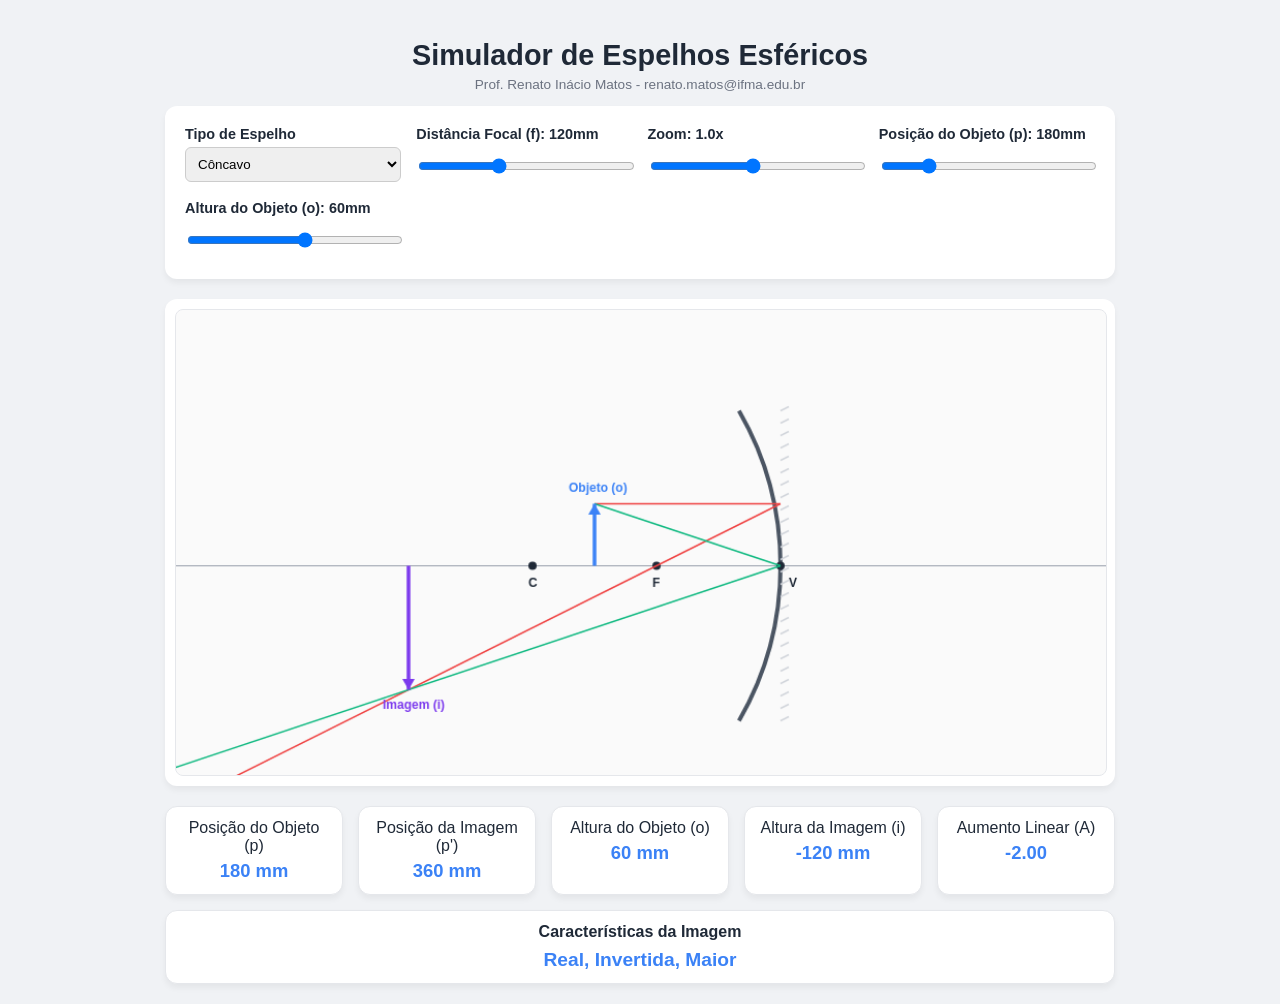
==== index.html @ b4b9e0ba "Update index.html" ====
<!DOCTYPE html>
<html lang="pt-BR">
<head>
    <meta charset="UTF-8">
    <meta name="viewport" content="width=device-width, initial-scale=1.0">
    <title>Espelhos Esféricos - Renato</title>
    <style>
        :root {
            --bg-color: #f0f2f5;
            --card-bg: #ffffff;
            --primary: #3b82f6;
            --text: #1f2937;
        }

        body {
            font-family: 'Segoe UI', Tahoma, Geneva, Verdana, sans-serif;
            background-color: var(--bg-color);
            color: var(--text);
            margin: 0;
            padding: 20px;
            display: flex;
            flex-direction: column;
            align-items: center;
        }

        h1 {
            margin-bottom: 10px;
            font-size: 1.8rem;
        }

        .container {
            display: flex;
            flex-direction: column;
            gap: 20px;
            width: 100%;
            max-width: 950px;
        }

        .controls {
            background: var(--card-bg);
            padding: 20px;
            border-radius: 12px;
            box-shadow: 0 4px 6px rgba(0,0,0,0.05);
            display: grid;
            grid-template-columns: repeat(auto-fit, minmax(180px, 1fr));
            gap: 15px;
        }

        .control-group {
            display: flex;
            flex-direction: column;
            gap: 5px;
        }

        label {
            font-weight: 600;
            font-size: 0.9rem;
        }

        select, input[type="range"] {
            width: 100%;
            padding: 8px;
            border-radius: 6px;
            border: 1px solid #ccc;
            box-sizing: border-box;
        }

        .canvas-container {
            background: var(--card-bg);
            padding: 10px;
            border-radius: 12px;
            box-shadow: 0 4px 6px rgba(0,0,0,0.05);
            position: relative;
            overflow: hidden;
        }

        canvas {
            display: block;
            background: #fafafa;
            border: 1px solid #e5e7eb;
            border-radius: 8px;
            cursor: grab;
            width: 100%;
            height: auto;
        }

        canvas:active {
            cursor: grabbing;
        }

        .stats-grid {
            display: flex;
            flex-direction: column;
            gap: 15px;
        }

        .stats-row-numeric {
            display: grid;
            grid-template-columns: repeat(auto-fit, minmax(120px, 1fr));
            gap: 15px;
            text-align: center;
        }

        .stats-row-text {
            width: 100%;
            text-align: center;
        }

        .stat-box {
            background: var(--card-bg);
            padding: 12px;
            border-radius: 12px;
            box-shadow: 0 4px 6px rgba(0,0,0,0.05);
            border: 1px solid #e5e7eb;
        }

        .stat-value {
            font-size: 1.15rem;
            font-weight: bold;
            color: var(--primary);
            margin-top: 5px;
        }

        .instructions {
            font-size: 0.85rem;
            color: #6b7280;
            text-align: center;
            margin-top: -5px;
        }
    </style>
</head>
<body>

    <h1>Simulador de Espelhos Esféricos</h1>
    <p class="instructions">Prof. Renato Inácio Matos - renato.matos@ifma.edu.br</p>

    <div class="container">
                <div class="controls">
            <div class="control-group">
                <label for="mirrorType">Tipo de Espelho</label>
                <select id="mirrorType">
                    <option value="concave">Côncavo</option>
                    <option value="convex">Convexo</option>
                </select>
            </div>
            <div class="control-group">
                <label for="focalLength">Distância Focal (f): <span id="focalVal">120</span>mm</label>
                <input type="range" id="focalLength" min="50" max="250" value="120">
            </div>
            <div class="control-group">
                <label for="zoomRange">Zoom: <span id="zoomVal">1.0</span>x</label>
                <input type="range" id="zoomRange" min="0.1" max="2.0" step="0.1" value="1.0">
            </div>
            <!-- NOVOS CONTROLES ABAIXO PARA O CELULAR -->
            <div class="control-group">
                <label for="pRange">Posição do Objeto (p): <span id="pRangeVal">180</span>mm</label>
                <input type="range" id="pRange" min="10" max="1000" step="1" value="180">
            </div>
            <div class="control-group">
                <label for="hoRange">Altura do Objeto (o): <span id="hoRangeVal">60</span>mm</label>
                <input type="range" id="hoRange" min="10" max="100" step="1" value="60">
            </div>
        </div>

        <div class="canvas-container">
            <canvas id="opticsCanvas" width="900" height="450"></canvas>
        </div>

        <div class="stats-grid">
            <!-- Linha superior com dados estritamente numéricos -->
            <div class="stats-row-numeric">
                <div class="stat-box">
                    <div>Posição do Objeto (p)</div>
                    <div class="stat-value" id="statP">0 mm</div>
                </div>
                <div class="stat-box">
                    <div>Posição da Imagem (p')</div>
                    <div class="stat-value" id="statPPrime">0 mm</div>
                </div>
                <div class="stat-box">
                    <div>Altura do Objeto (o)</div>
                    <div class="stat-value" id="statHO">0 mm</div>
                </div>
                <div class="stat-box">
                    <div>Altura da Imagem (i)</div>
                    <div class="stat-value" id="statHI">0 mm</div>
                </div>
                <div class="stat-box">
                    <div>Aumento Linear (A)</div>
                    <div class="stat-value" id="statA">0.00</div>
                </div>
            </div>
            <!-- Linha inferior isolada com a classificação teórica -->
            <div class="stats-row-text">
                <div class="stat-box">
                    <strong>Características da Imagem</strong>
                    <div class="stat-value" id="statType" style="font-size: 1.2rem; margin-top: 8px;">-</div>
                </div>
            </div>
        </div>
    </div>
    <script>
        const canvas = document.getElementById('opticsCanvas');
        const ctx = canvas.getContext('2d');

        // Referências dos Elementos da Interface
        const mirrorTypeSelect = document.getElementById('mirrorType');
        const focalLengthInput = document.getElementById('focalLength');
        const focalValLabel = document.getElementById('focalVal');
        const zoomRangeInput = document.getElementById('zoomRange');
        const zoomValLabel = document.getElementById('zoomVal');
        const pRangeInput = document.getElementById('pRange');
        const pRangeValLabel = document.getElementById('pRangeVal');
        const hoRangeInput = document.getElementById('hoRange');
        const hoRangeValLabel = document.getElementById('hoRangeVal');

        const statP = document.getElementById('statP');
        const statPPrime = document.getElementById('statPPrime');
        const statHO = document.getElementById('statHO');
        const statHI = document.getElementById('statHI');
        const statA = document.getElementById('statA');
        const statType = document.getElementById('statType');

        // Posição geométrica fixa do Vértice (V) no Canvas
        const vertexX = canvas.width * 0.65; 
        const originY = canvas.height * 0.55; 

        // Configuração Inicial do Estado conforme limites operacionais solicitados
        let state = {
            mirrorType: 'concave',
            f: 120,               
            p: 180,        // Posição inicial (Limite: 10 a 1000mm)       
            objHeight: 60, // Altura inicial (Limite: 10 a 100mm)       
            zoom: 1.0,     // Limite: 0.1x a 2.0x
            isDragging: false,
            dragTarget: null      
        };

        // Escuta os Controles da Interface
        mirrorTypeSelect.addEventListener('input', (e) => {
            state.mirrorType = e.target.value;
            update();
        });

        focalLengthInput.addEventListener('input', (e) => {
            state.f = parseInt(e.target.value);
            focalValLabel.textContent = state.f;
            update();
        });

        zoomRangeInput.addEventListener('input', (e) => {
            state.zoom = parseFloat(e.target.value);
            zoomValLabel.textContent = state.zoom.toFixed(1);
            update();
        });
        pRangeInput.addEventListener('input', (e) => {
            state.p = parseInt(e.target.value);
            pRangeValLabel.textContent = state.p;
            update();
        });

        hoRangeInput.addEventListener('input', (e) => {
            state.objHeight = parseInt(e.target.value);
            hoRangeValLabel.textContent = state.objHeight;
            update();
        });

        // Transforma as coordenadas do clique levando em conta a escala de Zoom
        function getMousePos(e) {
            const rect = canvas.getBoundingClientRect();
            const scaleX = canvas.width / rect.width;
            const scaleY = canvas.height / rect.height;
            const clientX = e.touches ? e.touches.clientX : e.clientX;
            const clientY = e.touches ? e.touches.clientY : e.clientY;
            
            return {
                x: (clientX - rect.left) * scaleX,
                y: (clientY - rect.top) * scaleY
            };
        }

        // Intercepta e valida clique nas partes manipuláveis do Objeto
        function handleStart(e) {
            const pos = getMousePos(e);
            
            const objX = vertexX - (state.p * state.zoom); 
            const objY = originY - (state.objHeight * state.zoom);

            if (Math.abs(pos.x - objX) < 25) {
                if (Math.abs(pos.y - objY) < 25) {
                    state.isDragging = true;
                    state.dragTarget = 'height';
                } else if (pos.y > Math.min(originY, objY) && pos.y < Math.max(originY, objY)) {
                    state.isDragging = true;
                    state.dragTarget = 'position';
                }
            }
        }

        // Executa o reposicionamento discreto (1 em 1 mm inteiros) respeitando os limites estritos
        function handleMove(e) {
            if (!state.isDragging) return;
            if (e.cancelable) e.preventDefault();
            const pos = getMousePos(e);

            if (state.dragTarget === 'position') {
                let newP = Math.round((vertexX - pos.x) / state.zoom);
                if (newP < 10) newP = 10;     // Restrição: mínimo de 10mm
                if (newP > 1000) newP = 1000; // Restrição: máximo de 1000mm
                state.p = newP;
           } else if (state.dragTarget === 'height') {
    // Calcula a altura bruta baseada no movimento
    let newHeight = Math.round((originY - pos.y) / state.zoom);
    
    // Força o valor a respeitar os limites estritos de 10mm a 100mm, impedindo inversões negativas
    if (newHeight < 10) newHeight = 10;
    if (newHeight > 100) newHeight = 100;
    
    state.objHeight = newHeight;
}
            // Sincroniza a posição dos sliders visuais caso o arrasto manual ocorra
            pRangeInput.value = state.p;
            pRangeValLabel.textContent = state.p;
            hoRangeInput.value = state.objHeight;
            hoRangeValLabel.textContent = state.objHeight;

            update();
        }

        function handleEnd() {
            state.isDragging = false;
            state.dragTarget = null;
        }

        canvas.addEventListener('mousedown', handleStart);
        canvas.addEventListener('mousemove', handleMove);
        window.addEventListener('mouseup', handleEnd);
        canvas.addEventListener('touchstart', handleStart, {passive: false});
        canvas.addEventListener('touchmove', handleMove, {passive: false});
        window.addEventListener('touchend', handleEnd);
        // Renderizador e Motor Analítico Óptico com Correções de Traçado e Notação
        function update() {
            ctx.clearRect(0, 0, canvas.width, canvas.height);
            
            const isConcave = state.mirrorType === 'concave';
            const fSigned = isConcave ? state.f : -state.f;
            const p = state.p; 
            const z = state.zoom; 

            // Aplicação da Equação de Gauss e cálculo da Ampliação
            let pPrime = (p * fSigned) / (p - fSigned);
            let A = -pPrime / p;
            let imgHeight = state.objHeight * A;

            // Determinação espacial dos pontos no Canvas baseada no Zoom
            const fX = isConcave ? vertexX - (state.f * z) : vertexX + (state.f * z);
            const cX = isConcave ? vertexX - (2 * state.f * z) : vertexX + (2 * state.f * z);
            
            const objX = vertexX - (p * z);
            const imgX = pPrime > 0 ? vertexX - (pPrime * z) : vertexX + (Math.abs(pPrime) * z);
            const imgY = originY - (imgHeight * z);

            const isInfinite = Math.abs(p - fSigned) < 0.1;

            // 1. Desenhar o Eixo Óptico Principal
            ctx.strokeStyle = '#9ca3af';
            ctx.lineWidth = 1;
            ctx.beginPath();
            ctx.moveTo(0, originY);
            ctx.lineTo(canvas.width, originY);
            ctx.stroke();

            // Desenhar a curva da superfície esférica refletora
            ctx.strokeStyle = '#4b5563';
            ctx.lineWidth = 4;
            ctx.beginPath();
            
            const baseRadius = 300;
            const arcRadius = baseRadius * z;
            const arcHeight = 150 * z;
            const clampedArcHeight = Math.min(arcHeight, canvas.height * 0.95);
            const arcAngle = Math.asin(clampedArcHeight / arcRadius);

            if (isConcave) {
                ctx.arc(vertexX - arcRadius, originY, arcRadius, -arcAngle, arcAngle, false);
            } else {
                ctx.arc(vertexX + arcRadius, originY, arcRadius, Math.PI - arcAngle, Math.PI + arcAngle, false);
            }
            ctx.stroke();

            // Desenhar as hachuras do lado oposto ao espelho
            ctx.strokeStyle = '#d1d5db';
            ctx.lineWidth = 1.5;
            const limitY = Math.min(150 * z, canvas.height * 0.48);
            for (let y = originY - limitY; y <= originY + limitY; y += 12) {
                ctx.beginPath();
                if (isConcave) {
                    ctx.moveTo(vertexX, y);
                    ctx.lineTo(vertexX + 8, y - 4);
                } else {
                    ctx.moveTo(vertexX, y);
                    ctx.lineTo(vertexX - 8, y - 4);
                }
                ctx.stroke();
            }

            // Marcadores textuais dos pontos focais no eixo X
            ctx.fillStyle = '#1f2937';
            ctx.font = 'bold 12px sans-serif';
            
            ctx.beginPath(); ctx.arc(vertexX, originY, 4, 0, 2 * Math.PI); ctx.fill();
            ctx.fillText("V", vertexX + (isConcave ? 8 : -16), originY + 20);

            ctx.beginPath(); ctx.arc(fX, originY, 4, 0, 2 * Math.PI); ctx.fill();
            ctx.fillText("F", fX - 4, originY + 20);

            ctx.beginPath(); ctx.arc(cX, originY, 4, 0, 2 * Math.PI); ctx.fill();
            ctx.fillText("C", cX - 4, originY + 20);

            // 2. Traçado dos Raios Luminosos e Prolongamentos Tracejados
            ctx.lineWidth = 1.5;
            if (isInfinite) {
                // --- RAIO 1 NO INFINITO (Vermelho) ---
                ctx.strokeStyle = '#ef4444';
                ctx.beginPath();
                ctx.moveTo(objX, originY - (state.objHeight * z));
                ctx.lineTo(vertexX, originY - (state.objHeight * z));
                ctx.stroke();

                // Reflexão na zona real (esquerda do espelho)
                ctx.beginPath();
                ctx.moveTo(vertexX, originY - (state.objHeight * z));
                let dx1 = fX - vertexX;
                let dy1 = state.objHeight * z;
                ctx.lineTo(vertexX + dx1 * 5, originY - (state.objHeight * z) + dy1 * 5);
                ctx.stroke();

                // Prolongamento na zona virtual atrás do espelho (direita) -> TRACEJADO
                ctx.setLineDash([4, 4]);
                ctx.beginPath();
                ctx.moveTo(vertexX, originY - (state.objHeight * z));
                ctx.lineTo(vertexX - dx1 * 5, originY - (state.objHeight * z) - dy1 * 5);
                ctx.stroke();
                ctx.setLineDash([]);

                // --- RAIO 2 NO INFINITO (Verde no Vértice) ---
                ctx.strokeStyle = '#10b981';
                ctx.beginPath();
                ctx.moveTo(objX, originY - (state.objHeight * z));
                ctx.lineTo(vertexX, originY);
                ctx.stroke();

                // Reflexão na zona real
                ctx.beginPath();
                ctx.moveTo(vertexX, originY);
                ctx.lineTo(vertexX + dx1 * 5, originY + dy1 * 5);
                ctx.stroke();

                // Prolongamento na zona virtual -> TRACEJADO
                ctx.setLineDash([4, 4]);
                ctx.beginPath();
                ctx.moveTo(vertexX, originY);
                ctx.lineTo(vertexX - dx1 * 5, originY - dy1 * 5);
                ctx.stroke();
                ctx.setLineDash([]);

            } else {
                // --- COMPORTAMENTO GAUSSIANO CONVENCIONAL ---
                // Raio Paralelo -> Foco
                ctx.strokeStyle = '#ef4444';
                ctx.beginPath();
                ctx.moveTo(objX, originY - (state.objHeight * z));
                ctx.lineTo(vertexX, originY - (state.objHeight * z));
                ctx.stroke();

                ctx.beginPath();
                ctx.moveTo(vertexX, originY - (state.objHeight * z));
                if (isConcave) {
                    let t = canvas.width / Math.max(0.1, Math.abs(vertexX - fX));
                    ctx.lineTo(vertexX - (vertexX - fX) * t, (originY - (state.objHeight * z)) + (state.objHeight * z) * t);
                    ctx.stroke();

                    if (pPrime < 0) { 
                        ctx.setLineDash([4, 4]);
                        ctx.beginPath();
                        ctx.moveTo(vertexX, originY - (state.objHeight * z));
                        ctx.lineTo(imgX, imgY);
                        ctx.stroke();
                        ctx.setLineDash([]);
                    }
                } else { 
                    let t = canvas.width / Math.max(0.1, Math.abs(vertexX - fX));
                    ctx.lineTo(vertexX - (vertexX - fX) * t, (originY - (state.objHeight * z)) + (state.objHeight * z) * t);
                    ctx.stroke();

                    ctx.setLineDash([4, 4]);
                    ctx.beginPath();
                    ctx.moveTo(vertexX, originY - (state.objHeight * z));
                    ctx.lineTo(fX, originY);
                    ctx.stroke();
                    ctx.setLineDash([]);
                }

                // Raio Vértice -> Reflexão Simétrica
                ctx.strokeStyle = '#10b981';
                ctx.beginPath();
                ctx.moveTo(objX, originY - (state.objHeight * z));
                ctx.lineTo(vertexX, originY);
                ctx.stroke();

                ctx.beginPath();
                ctx.moveTo(vertexX, originY);
                ctx.lineTo(vertexX - (vertexX - objX) * 4, originY + (state.objHeight * z) * 4);
                ctx.stroke();

                if (pPrime < 0 || !isConcave) {
                    ctx.setLineDash([4, 4]);
                    ctx.beginPath();
                    ctx.moveTo(vertexX, originY);
                    ctx.lineTo(imgX, imgY);
                    ctx.stroke();
                    ctx.setLineDash([]);
                }
            }

            // 3. Desenhar Objeto (Seta Azul)
            drawArrow(objX, originY, objX, originY - (state.objHeight * z), '#3b82f6', 3.5);
            ctx.fillStyle = '#3b82f6';
            ctx.fillText("Objeto (o)", objX - 25, originY - (state.objHeight * z) - 12);

            // 4. Alimentação Numérica e Classificação Didática dos Dados
            statP.textContent = `${Math.round(p)} mm`;
            statHO.textContent = `${Math.round(state.objHeight)} mm`;

            if (isInfinite) {
                ctx.fillStyle = '#7c3aed';
                ctx.font = 'bold 15px sans-serif';
                ctx.fillText("Imagem Imprópria (No Infinito)", canvas.width * 0.1, 50);
                
                statPPrime.textContent = "∞";
                statHI.textContent = "∞";
                statA.textContent = "∞";
                statType.textContent = "Imprópria";
            } else {
                if (imgX >= 0 && imgX <= canvas.width && Math.abs(imgY) < canvas.height * 5) {
                    drawArrow(imgX, originY, imgX, imgY, '#7c3aed', 3.5);
                    ctx.fillStyle = '#7c3aed';
                    ctx.fillText("Imagem (i)", imgX - 25, imgY + (imgHeight >= 0 ? -12 : 18));
                }

                statPPrime.textContent = `${Math.round(pPrime)} mm`;
                statHI.textContent = `${Math.round(imgHeight)} mm`;
                statA.textContent = A.toFixed(2);

                let tipo = "";
                tipo += pPrime > 0 ? "Real, " : "Virtual, ";
                tipo += imgHeight * state.objHeight > 0 ? "Direta, " : "Invertida, ";
                
                const absA = Math.abs(A);
                if (absA > 1.02) tipo += "Maior";
                else if (absA < 0.98) tipo += "Menor";
                else tipo += "De mesmo tamanho";

                statType.textContent = tipo;
            }
        }

        // Função geométrica para construção estruturada de setas vetoriais
        function drawArrow(fromx, fromy, tox, toy, color, linewidth) {
            ctx.strokeStyle = color;
            ctx.fillStyle = color;
            ctx.lineWidth = linewidth;
            
            ctx.beginPath();
            ctx.moveTo(fromx, fromy);
            ctx.lineTo(tox, toy);
            ctx.stroke();
            
            const angle = Math.atan2(toy - fromy, tox - fromx);
            const headLength = 12;
            
            ctx.beginPath();
            ctx.moveTo(tox, toy);
            ctx.lineTo(tox - headLength * Math.cos(angle - Math.PI / 6), toy - headLength * Math.sin(angle - Math.PI / 6));
            ctx.lineTo(tox - headLength * Math.cos(angle + Math.PI / 6), toy - headLength * Math.sin(angle + Math.PI / 6));
            ctx.closePath();
            ctx.fill();
        }

        update();
    </script>
</body>
</html>
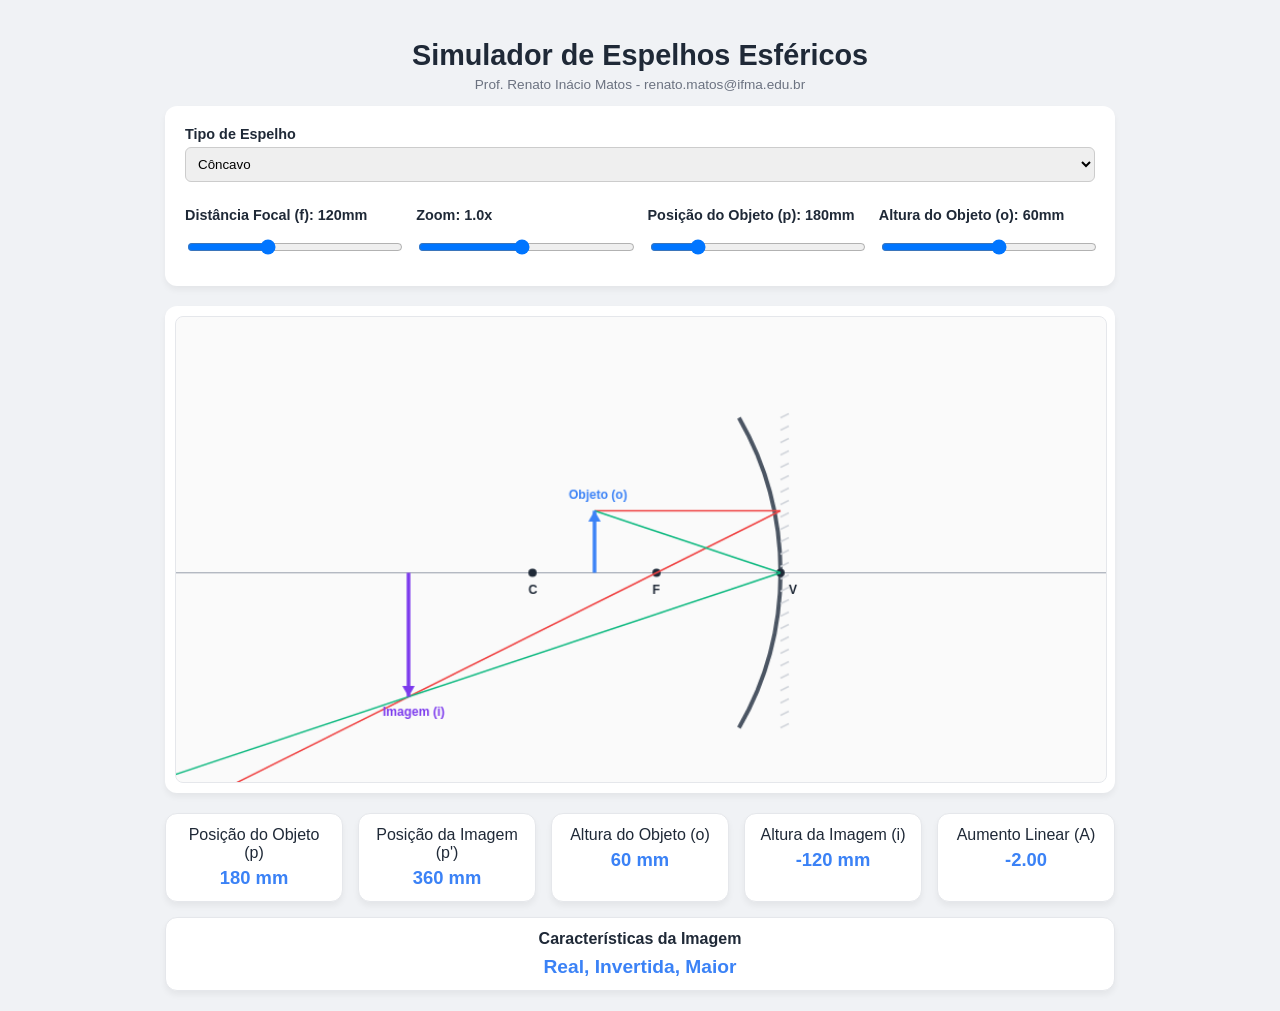
==== commit 3957ed67: "Style first child of control group with margin Add margin to the first child of control group." ====
--- a/index.html
+++ b/index.html
@@ -5,6 +5,11 @@
     <meta name="viewport" content="width=device-width, initial-scale=1.0">
     <title>Espelhos Esféricos - Renato</title>
     <style>
+        .control-group:first-child {
+    grid-column: 1 / -1;
+    margin-bottom: 10px; /* Adiciona um espaço extra abaixo dele */
+}
+
         :root {
             --bg-color: #f0f2f5;
             --card-bg: #ffffff;
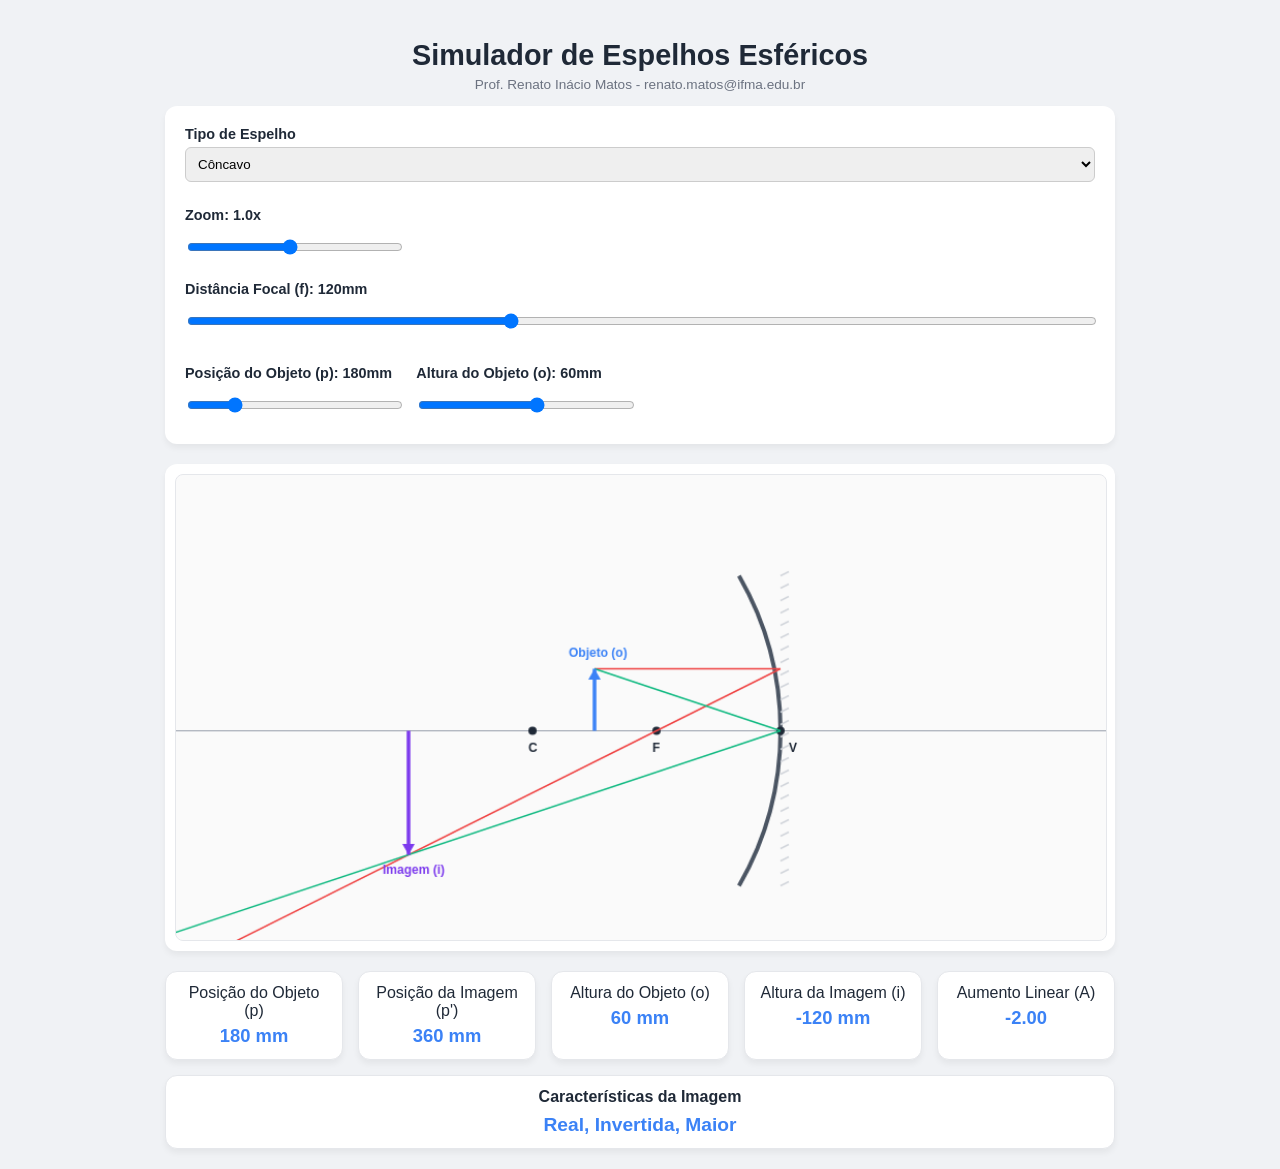
==== commit 7f8cc576: "Update index.html" ====
--- a/index.html
+++ b/index.html
@@ -140,32 +140,39 @@
     <p class="instructions">Prof. Renato Inácio Matos - renato.matos@ifma.edu.br</p>
 
     <div class="container">
-                <div class="controls">
-            <div class="control-group">
-                <label for="mirrorType">Tipo de Espelho</label>
-                <select id="mirrorType">
-                    <option value="concave">Côncavo</option>
-                    <option value="convex">Convexo</option>
-                </select>
+                        <div class="controls" style="display: flex; flex-direction: column; gap: 15px;">
+            <!-- LINHA DE CIMA: Tipo de Espelho e Zoom dividindo o espaço -->
+            <div style="display: grid; grid-template-columns: repeat(auto-fit, minmax(180px, 1fr)); gap: 15px; width: 100%;">
+                <div class="control-group">
+                    <label for="mirrorType">Tipo de Espelho</label>
+                    <select id="mirrorType">
+                        <option value="concave">Côncavo</option>
+                        <option value="convex">Convexo</option>
+                    </select>
+                </div>
+                <div class="control-group">
+                    <label for="zoomRange">Zoom: <span id="zoomVal">1.0</span>x</label>
+                    <input type="range" id="zoomRange" min="0.1" max="2.0" step="0.1" value="1.0">
+                </div>
             </div>
-            <div class="control-group">
-                <label for="focalLength">Distância Focal (f): <span id="focalVal">120</span>mm</label>
-                <input type="range" id="focalLength" min="50" max="250" value="120">
-            </div>
-            <div class="control-group">
-                <label for="zoomRange">Zoom: <span id="zoomVal">1.0</span>x</label>
-                <input type="range" id="zoomRange" min="0.1" max="2.0" step="0.1" value="1.0">
-            </div>
-            <!-- NOVOS CONTROLES ABAIXO PARA O CELULAR -->
-            <div class="control-group">
-                <label for="pRange">Posição do Objeto (p): <span id="pRangeVal">180</span>mm</label>
-                <input type="range" id="pRange" min="10" max="1000" step="1" value="180">
-            </div>
-            <div class="control-group">
-                <label for="hoRange">Altura do Objeto (o): <span id="hoRangeVal">60</span>mm</label>
-                <input type="range" id="hoRange" min="10" max="100" step="1" value="60">
+
+            <!-- LINHA DE BAIXO: Demais controles do objeto e foco -->
+            <div style="display: grid; grid-template-columns: repeat(auto-fit, minmax(180px, 1fr)); gap: 15px; width: 100%;">
+                <div class="control-group">
+                    <label for="focalLength">Distância Focal (f): <span id="focalVal">120</span>mm</label>
+                    <input type="range" id="focalLength" min="50" max="250" value="120">
+                </div>
+                <div class="control-group">
+                    <label for="pRange">Posição do Objeto (p): <span id="pRangeVal">180</span>mm</label>
+                    <input type="range" id="pRange" min="10" max="1000" step="1" value="180">
+                </div>
+                <div class="control-group">
+                    <label for="hoRange">Altura do Objeto (o): <span id="hoRangeVal">60</span>mm</label>
+                    <input type="range" id="hoRange" min="10" max="100" step="1" value="60">
+                </div>
             </div>
         </div>
+
 
         <div class="canvas-container">
             <canvas id="opticsCanvas" width="900" height="450"></canvas>
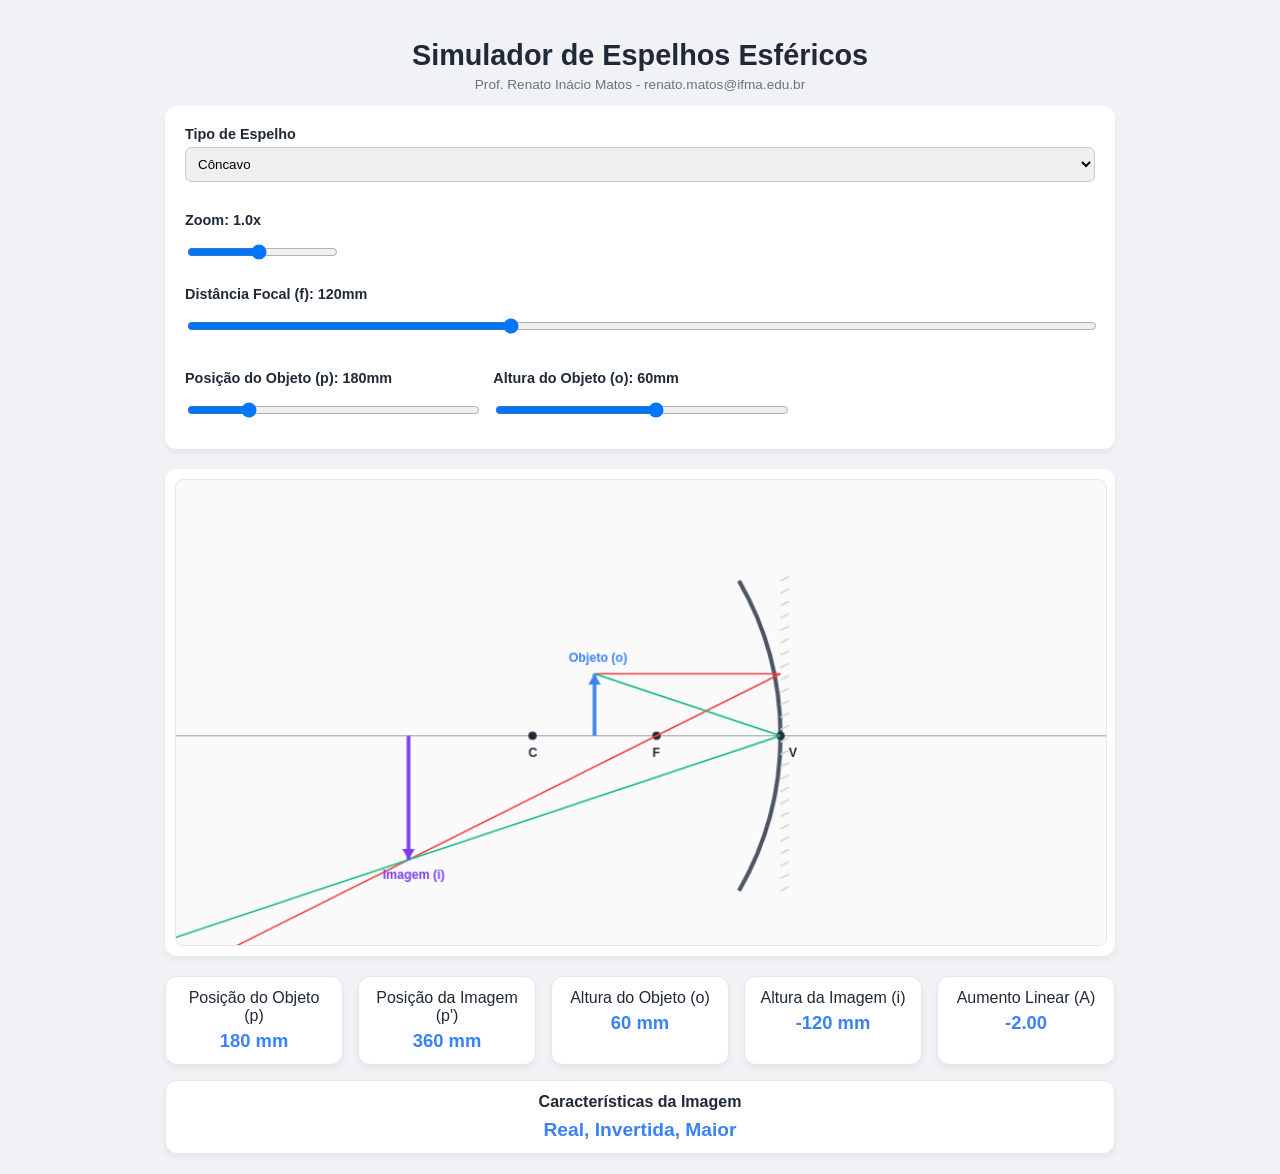
==== commit d6f9cec5: "Update index.html" ====
--- a/index.html
+++ b/index.html
@@ -140,10 +140,10 @@
     <p class="instructions">Prof. Renato Inácio Matos - renato.matos@ifma.edu.br</p>
 
     <div class="container">
-                        <div class="controls" style="display: flex; flex-direction: column; gap: 15px;">
-            <!-- LINHA DE CIMA: Tipo de Espelho e Zoom dividindo o espaço -->
-            <div style="display: grid; grid-template-columns: repeat(auto-fit, minmax(180px, 1fr)); gap: 15px; width: 100%;">
-                <div class="control-group">
+                                <div class="controls" style="display: flex; flex-direction: column; gap: 15px;">
+            <!-- LINHA 1: Espelho com tamanho justo e Zoom ocupando todo o resto -->
+            <div style="display: grid; grid-template-columns: auto 1fr; gap: 20px; width: 100%; align-items: end;">
+                <div class="control-group" style="min-width: 150px;">
                     <label for="mirrorType">Tipo de Espelho</label>
                     <select id="mirrorType">
                         <option value="concave">Côncavo</option>
@@ -156,8 +156,8 @@
                 </div>
             </div>
 
-            <!-- LINHA DE BAIXO: Demais controles do objeto e foco -->
-            <div style="display: grid; grid-template-columns: repeat(auto-fit, minmax(180px, 1fr)); gap: 15px; width: 100%;">
+            <!-- LINHA 2: Os outros 3 controles divididos igualmente -->
+            <div style="display: grid; grid-template-columns: repeat(3, 1fr); gap: 15px; width: 100%;">
                 <div class="control-group">
                     <label for="focalLength">Distância Focal (f): <span id="focalVal">120</span>mm</label>
                     <input type="range" id="focalLength" min="50" max="250" value="120">
@@ -172,6 +172,7 @@
                 </div>
             </div>
         </div>
+
 
 
         <div class="canvas-container">
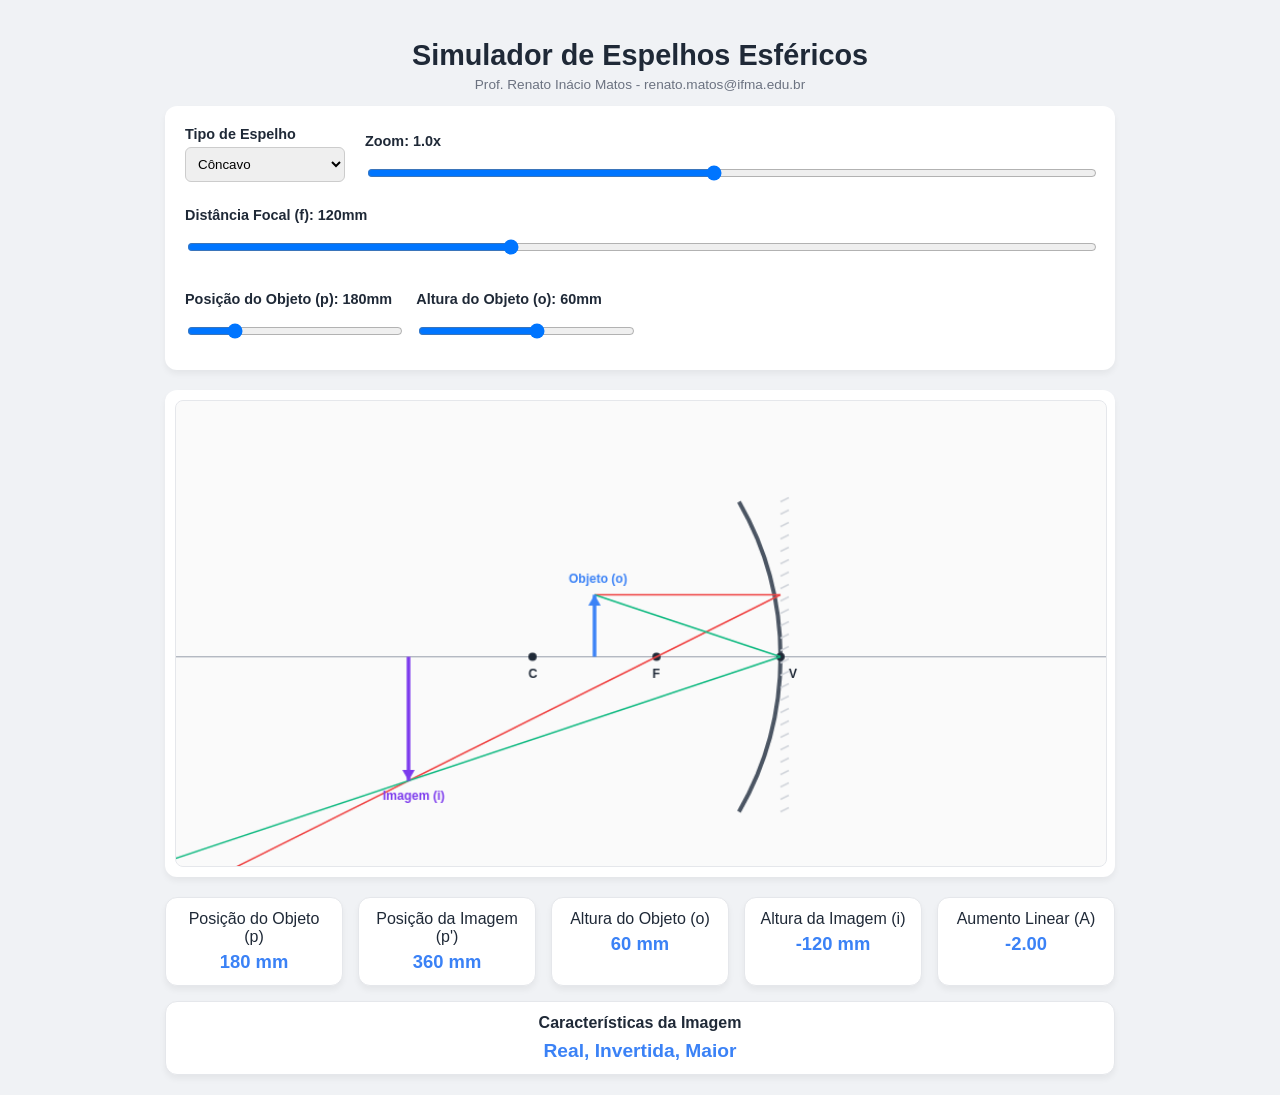
==== commit 0ccdcb53: "Update index.html" ====
--- a/index.html
+++ b/index.html
@@ -140,24 +140,26 @@
     <p class="instructions">Prof. Renato Inácio Matos - renato.matos@ifma.edu.br</p>
 
     <div class="container">
-                                <div class="controls" style="display: flex; flex-direction: column; gap: 15px;">
-            <!-- LINHA 1: Espelho com tamanho justo e Zoom ocupando todo o resto -->
-            <div style="display: grid; grid-template-columns: auto 1fr; gap: 20px; width: 100%; align-items: end;">
-                <div class="control-group" style="min-width: 150px;">
+                                
+        
+                <div class="controls" style="display: flex; flex-direction: column; gap: 15px; background: var(--card-bg); padding: 20px; border-radius: 12px; box-shadow: 0 4px 6px rgba(0,0,0,0.05);">
+            <!-- LINHA 1: Tipo de Espelho ajustado ao conteúdo e Zoom expandido ao máximo -->
+            <div style="display: flex; gap: 20px; width: 100%; align-items: flex-end; flex-wrap: wrap;">
+                <div class="control-group" style="flex: 0 1 auto; min-width: 160px;">
                     <label for="mirrorType">Tipo de Espelho</label>
                     <select id="mirrorType">
                         <option value="concave">Côncavo</option>
                         <option value="convex">Convexo</option>
                     </select>
                 </div>
-                <div class="control-group">
+                <div class="control-group" style="flex: 1 1 0%;">
                     <label for="zoomRange">Zoom: <span id="zoomVal">1.0</span>x</label>
                     <input type="range" id="zoomRange" min="0.1" max="2.0" step="0.1" value="1.0">
                 </div>
             </div>
 
-            <!-- LINHA 2: Os outros 3 controles divididos igualmente -->
-            <div style="display: grid; grid-template-columns: repeat(3, 1fr); gap: 15px; width: 100%;">
+            <!-- LINHA 2: Os outros 3 controles divididos de forma 100% igualitária na horizontal -->
+            <div style="display: grid; grid-template-columns: repeat(auto-fit, minmax(200px, 1fr)); gap: 15px; width: 100%;">
                 <div class="control-group">
                     <label for="focalLength">Distância Focal (f): <span id="focalVal">120</span>mm</label>
                     <input type="range" id="focalLength" min="50" max="250" value="120">
@@ -172,7 +174,6 @@
                 </div>
             </div>
         </div>
-
 
 
         <div class="canvas-container">
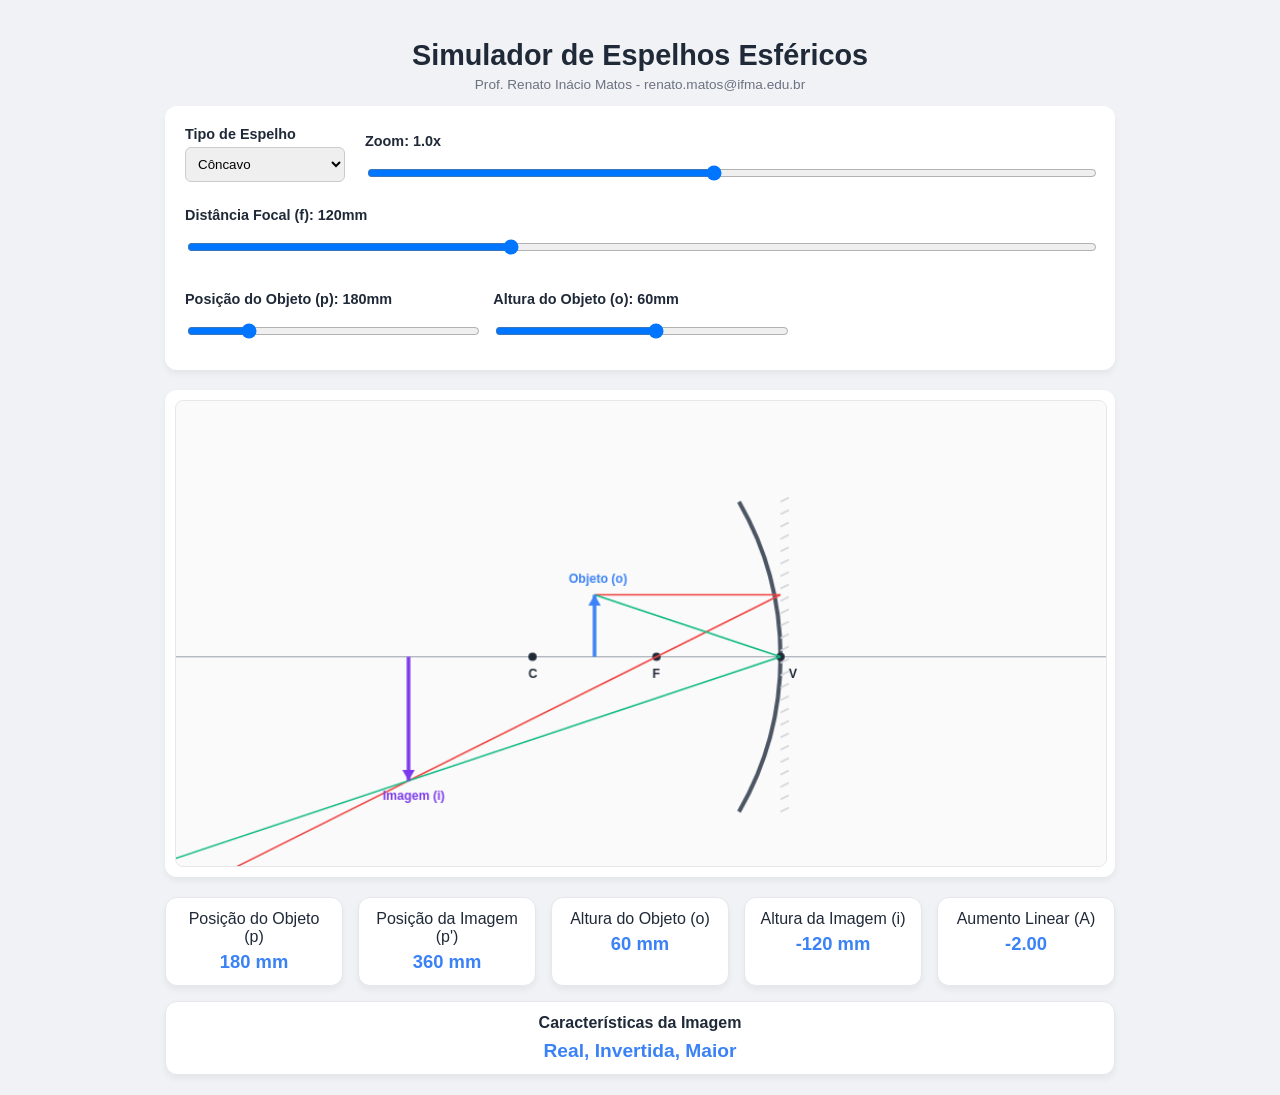
==== commit 772579da: "Refactor control group layout in index.html" ====
--- a/index.html
+++ b/index.html
@@ -158,21 +158,22 @@
                 </div>
             </div>
 
-            <!-- LINHA 2: Os outros 3 controles divididos de forma 100% igualitária na horizontal -->
-            <div style="display: grid; grid-template-columns: repeat(auto-fit, minmax(200px, 1fr)); gap: 15px; width: 100%;">
-                <div class="control-group">
+                      <!-- LINHA 2: Os outros 3 controles divididos de forma 100% igualitária na horizontal -->
+            <div style="display: grid; grid-template-columns: 1fr 1fr 1fr; gap: 15px; width: 100%;">
+                <div class="control-group" style="display: flex; flex-direction: column;">
                     <label for="focalLength">Distância Focal (f): <span id="focalVal">120</span>mm</label>
                     <input type="range" id="focalLength" min="50" max="250" value="120">
                 </div>
-                <div class="control-group">
+                <div class="control-group" style="display: flex; flex-direction: column;">
                     <label for="pRange">Posição do Objeto (p): <span id="pRangeVal">180</span>mm</label>
                     <input type="range" id="pRange" min="10" max="1000" step="1" value="180">
                 </div>
-                <div class="control-group">
+                <div class="control-group" style="display: flex; flex-direction: column;">
                     <label for="hoRange">Altura do Objeto (o): <span id="hoRangeVal">60</span>mm</label>
                     <input type="range" id="hoRange" min="10" max="100" step="1" value="60">
                 </div>
             </div>
+
         </div>
 
 
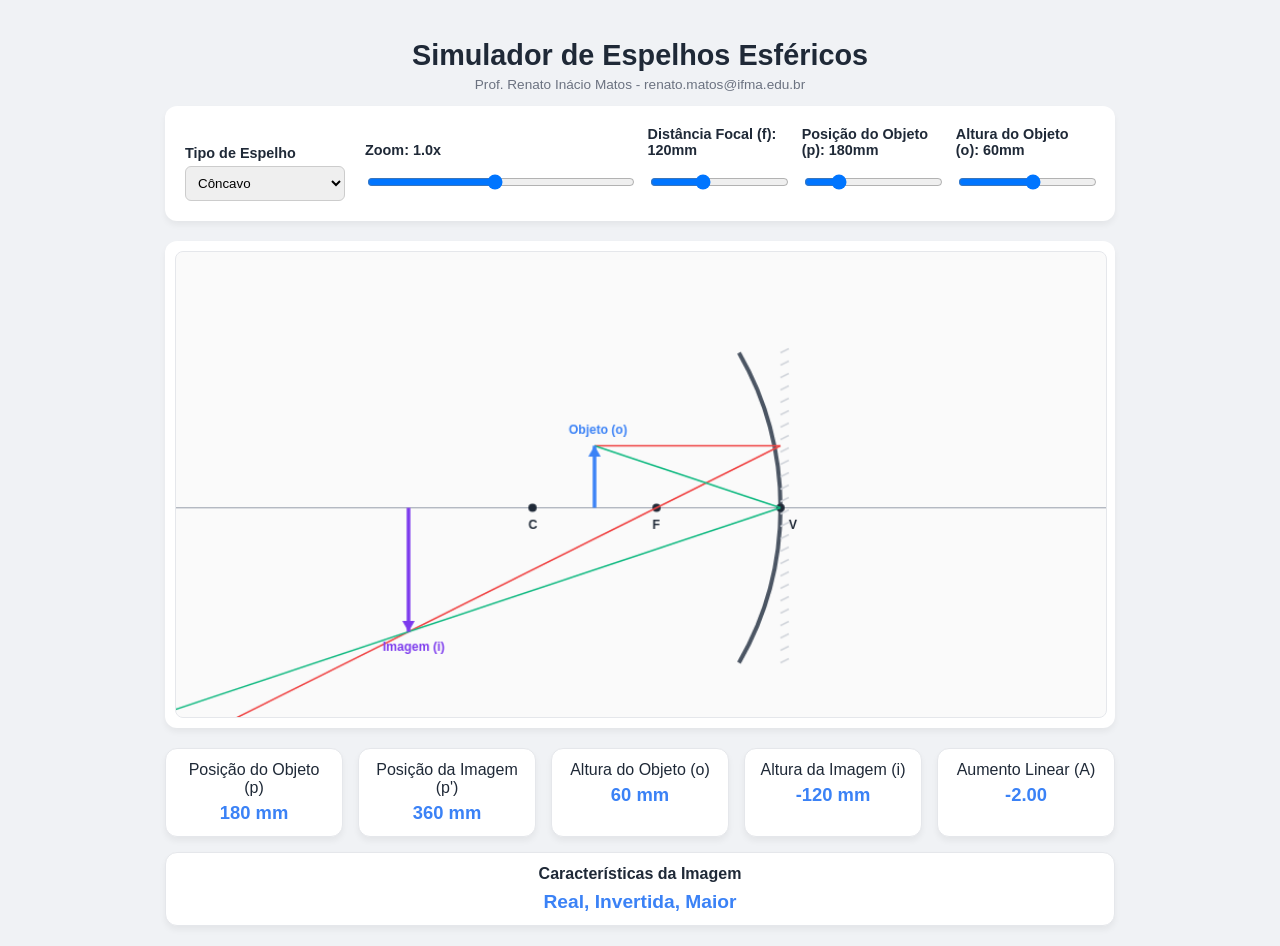
==== commit ba5af81d: "Update controls styling and layout in index.html Refactored controls section for better styling and " ====
--- a/index.html
+++ b/index.html
@@ -5,10 +5,17 @@
     <meta name="viewport" content="width=device-width, initial-scale=1.0">
     <title>Espelhos Esféricos - Renato</title>
     <style>
-        .control-group:first-child {
-    grid-column: 1 / -1;
-    margin-bottom: 10px; /* Adiciona um espaço extra abaixo dele */
+      
+        .controls {
+    background: var(--card-bg);
+    padding: 20px;
+    border-radius: 12px;
+    box-shadow: 0 4px 6px rgba(0,0,0,0.05);
+    display: flex;
+    flex-direction: column;
+    gap: 15px;
 }
+
 
         :root {
             --bg-color: #f0f2f5;
@@ -141,10 +148,9 @@
 
     <div class="container">
                                 
-        
-                <div class="controls" style="display: flex; flex-direction: column; gap: 15px; background: var(--card-bg); padding: 20px; border-radius: 12px; box-shadow: 0 4px 6px rgba(0,0,0,0.05);">
+                <div class="controls">
             <!-- LINHA 1: Tipo de Espelho ajustado ao conteúdo e Zoom expandido ao máximo -->
-            <div style="display: flex; gap: 20px; width: 100%; align-items: flex-end; flex-wrap: wrap;">
+            <div style="display: flex; gap: 20px; width: 100%; align-items: flex-end;">
                 <div class="control-group" style="flex: 0 1 auto; min-width: 160px;">
                     <label for="mirrorType">Tipo de Espelho</label>
                     <select id="mirrorType">
@@ -158,7 +164,7 @@
                 </div>
             </div>
 
-                      <!-- LINHA 2: Os outros 3 controles divididos de forma 100% igualitária na horizontal -->
+            <!-- LINHA 2: Os outros 3 controles divididos de forma 100% igualitária na horizontal -->
             <div style="display: grid; grid-template-columns: 1fr 1fr 1fr; gap: 15px; width: 100%;">
                 <div class="control-group" style="display: flex; flex-direction: column;">
                     <label for="focalLength">Distância Focal (f): <span id="focalVal">120</span>mm</label>
@@ -173,7 +179,6 @@
                     <input type="range" id="hoRange" min="10" max="100" step="1" value="60">
                 </div>
             </div>
-
         </div>
 
 
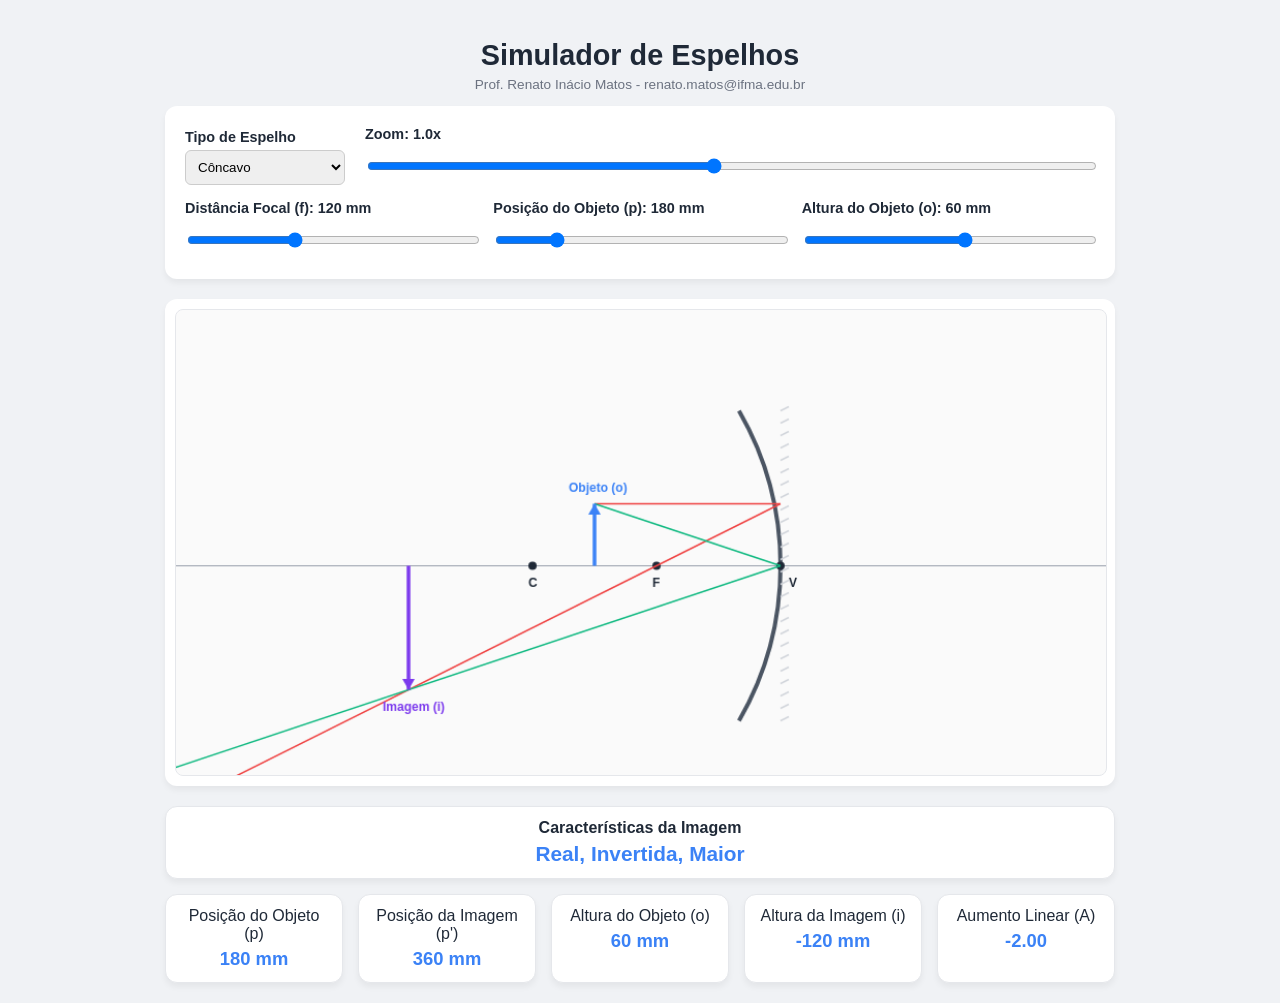
==== commit 616b46ab: "Update print statement from 'Hello' to 'Goodbye'" ====
--- a/index.html
+++ b/index.html
@@ -1,614 +1,323 @@
 <!DOCTYPE html>
 <html lang="pt-BR">
 <head>
-    <meta charset="UTF-8">
-    <meta name="viewport" content="width=device-width, initial-scale=1.0">
-    <title>Espelhos Esféricos - Renato</title>
-    <style>
-      
-        .controls {
-    background: var(--card-bg);
-    padding: 20px;
-    border-radius: 12px;
-    box-shadow: 0 4px 6px rgba(0,0,0,0.05);
-    display: flex;
-    flex-direction: column;
-    gap: 15px;
-}
-
-
-        :root {
-            --bg-color: #f0f2f5;
-            --card-bg: #ffffff;
-            --primary: #3b82f6;
-            --text: #1f2937;
-        }
-
-        body {
-            font-family: 'Segoe UI', Tahoma, Geneva, Verdana, sans-serif;
-            background-color: var(--bg-color);
-            color: var(--text);
-            margin: 0;
-            padding: 20px;
-            display: flex;
-            flex-direction: column;
-            align-items: center;
-        }
-
-        h1 {
-            margin-bottom: 10px;
-            font-size: 1.8rem;
-        }
-
-        .container {
-            display: flex;
-            flex-direction: column;
-            gap: 20px;
-            width: 100%;
-            max-width: 950px;
-        }
-
-        .controls {
-            background: var(--card-bg);
-            padding: 20px;
-            border-radius: 12px;
-            box-shadow: 0 4px 6px rgba(0,0,0,0.05);
-            display: grid;
-            grid-template-columns: repeat(auto-fit, minmax(180px, 1fr));
-            gap: 15px;
-        }
-
-        .control-group {
-            display: flex;
-            flex-direction: column;
-            gap: 5px;
-        }
-
-        label {
-            font-weight: 600;
-            font-size: 0.9rem;
-        }
-
-        select, input[type="range"] {
-            width: 100%;
-            padding: 8px;
-            border-radius: 6px;
-            border: 1px solid #ccc;
-            box-sizing: border-box;
-        }
-
-        .canvas-container {
-            background: var(--card-bg);
-            padding: 10px;
-            border-radius: 12px;
-            box-shadow: 0 4px 6px rgba(0,0,0,0.05);
-            position: relative;
-            overflow: hidden;
-        }
-
-        canvas {
-            display: block;
-            background: #fafafa;
-            border: 1px solid #e5e7eb;
-            border-radius: 8px;
-            cursor: grab;
-            width: 100%;
-            height: auto;
-        }
-
-        canvas:active {
-            cursor: grabbing;
-        }
-
-        .stats-grid {
-            display: flex;
-            flex-direction: column;
-            gap: 15px;
-        }
-
-        .stats-row-numeric {
-            display: grid;
-            grid-template-columns: repeat(auto-fit, minmax(120px, 1fr));
-            gap: 15px;
-            text-align: center;
-        }
-
-        .stats-row-text {
-            width: 100%;
-            text-align: center;
-        }
-
-        .stat-box {
-            background: var(--card-bg);
-            padding: 12px;
-            border-radius: 12px;
-            box-shadow: 0 4px 6px rgba(0,0,0,0.05);
-            border: 1px solid #e5e7eb;
-        }
-
-        .stat-value {
-            font-size: 1.15rem;
-            font-weight: bold;
-            color: var(--primary);
-            margin-top: 5px;
-        }
-
-        .instructions {
-            font-size: 0.85rem;
-            color: #6b7280;
-            text-align: center;
-            margin-top: -5px;
-        }
-    </style>
+ <meta charset="UTF-8">
+ <meta name="viewport" content="width=device-width, initial-scale=1.0">
+ <title>Espelhos - Renato</title>
+ <style>
+ :root {
+ --bg-color: #f0f2f5;
+ --card-bg: #ffffff;
+ --primary: #3b82f6;
+ --text: #1f2937;
+ }
+ body {
+ font-family: 'Segoe UI', Tahoma, Geneva, Verdana, sans-serif;
+ background-color: var(--bg-color);
+ color: var(--text);
+ margin: 0;
+ padding: 20px;
+ display: flex;
+ flex-direction: column;
+ align-items: center;
+ }
+ h1 {
+ margin-bottom: 10px;
+ font-size: 1.8rem;
+ }
+ .container {
+ display: flex;
+ flex-direction: column;
+ gap: 20px;
+ width: 100%;
+ max-width: 950px;
+ }
+ .controls {
+ background: var(--card-bg);
+ padding: 20px;
+ border-radius: 12px;
+ box-shadow: 0 4px 6px rgba(0,0,0,0.05);
+ display: flex;
+ flex-direction: column;
+ gap: 15px;
+ }
+ .control-group {
+ display: flex;
+ flex-direction: column;
+ gap: 5px;
+ }
+ label {
+ font-weight: 600;
+ font-size: 0.9rem;
+ }
+ select, input[type="range"] {
+ width: 100%;
+ padding: 8px;
+ border-radius: 6px;
+ border: 1px solid #ccc;
+ box-sizing: border-box;
+ }
+ .canvas-container {
+ background: var(--card-bg);
+ padding: 10px;
+ border-radius: 12px;
+ box-shadow: 0 4px 6px rgba(0,0,0,0.05);
+ position: relative;
+ overflow: hidden;
+ }
+ canvas {
+ display: block;
+ background: #fafafa;
+ border: 1px solid #e5e7eb;
+ border-radius: 8px;
+ cursor: grab;
+ width: 100%;
+ height: auto;
+ }
+ canvas:active {
+ cursor: grabbing;
+ }
+ .stats-grid {
+ display: flex;
+ flex-direction: column;
+ gap: 15px;
+ }
+ .stats-row-numeric {
+ display: grid;
+ grid-template-columns: repeat(auto-fit, minmax(120px, 1fr));
+ gap: 15px;
+ text-align: center;
+ }
+ .stats-row-text {
+ width: 100%;
+ text-align: center;
+ }
+ .stat-box {
+ background: var(--card-bg);
+ padding: 12px;
+ border-radius: 12px;
+ box-shadow: 0 4px 6px rgba(0,0,0,0.05);
+ border: 1px solid #e5e7eb;
+ }
+ .stat-value {
+ font-size: 1.15rem;
+ font-weight: bold;
+ color: var(--primary);
+ margin-top: 5px;
+ }
+ .instructions {
+ font-size: 0.85rem;
+ color: #6b7280;
+ text-align: center;
+ margin-top: -5px;
+ }
+ </style>
 </head>
 <body>
+ <h1>Simulador de Espelhos</h1>
+ <p class="instructions">Prof. Renato Inácio Matos - renato.matos@ifma.edu.br</p>
+ <div class="container">
+ <div class="controls">
+ <div style="display: flex; gap: 20px; width: 100%; align-items: flex-end;">
+ <div class="control-group" style="flex: 0 1 auto; min-width: 160px;">
+ <label for="mirrorType">Tipo de Espelho</label>
+ <select id="mirrorType">
+ <option value="concave">Côncavo</option>
+ <option value="convex">Convexo</option>
+ <option value="plane">Plano</option>
+ </select>
+ </div>
+ <div class="control-group" style="flex: 1 1 0%;">
+ <label for="zoomRange">Zoom: <span id="zoomVal">1.0</span>x</label>
+ <input type="range" id="zoomRange" min="0.1" max="2.0" step="0.1" value="1.0">
+ </div>
+ </div>
+ <div style="display: grid; grid-template-columns: 1fr 1fr 1fr; gap: 15px; width: 100%;">
+ <div class="control-group" id="focalControl">
+ <label for="focalLength">Distância Focal (f): <span id="focalVal">120</span> mm</label>
+ <input type="range" id="focalLength" min="50" max="250" value="120">
+ </div>
+ <div class="control-group">
+ <label for="pRange">Posição do Objeto (p): <span id="pRangeVal">180</span> mm</label>
+ <input type="range" id="pRange" min="10" max="1000" step="1" value="180">
+ </div>
+ <div class="control-group">
+ <label for="hoRange">Altura do Objeto (o): <span id="hoRangeVal">60</span> mm</label>
+ <input type="range" id="hoRange" min="10" max="100" step="1" value="60">
+ </div>
+ </div>
+ </div>
+ <div class="canvas-container">
+ <canvas id="opticsCanvas" width="900" height="450"></canvas>
+ </div>
+ <div class="stats-grid">
+ <div class="stats-row-text">
+ <div class="stat-box">
+ <strong>Características da Imagem</strong>
+ <div class="stat-value" id="statType" style="font-size: 1.3rem; margin-top: 5px;">-</div>
+ </div>
+ </div>
+ <div class="stats-row-numeric">
+ <div class="stat-box"><div>Posição do Objeto (p)</div><div class="stat-value" id="statP">0 mm</div></div>
+ <div class="stat-box"><div>Posição da Imagem (p')</div><div class="stat-value" id="statPPrime">0 mm</div></div>
+ <div class="stat-box"><div>Altura do Objeto (o)</div><div class="stat-value" id="statHO">0 mm</div></div>
+ <div class="stat-box"><div>Altura da Imagem (i)</div><div class="stat-value" id="statHI">0 mm</div></div>
+ <div class="stat-box"><div>Aumento Linear (A)</div><div class="stat-value" id="statA">0.00</div></div>
+ </div>
+ </div>
+ </div>
+ <script>
+ const canvas = document.getElementById('opticsCanvas');
+ const ctx = canvas.getContext('2d');
+ const mirrorTypeSelect = document.getElementById('mirrorType');
+ const focalLengthInput = document.getElementById('focalLength');
+ const focalValLabel = document.getElementById('focalVal');
+ const zoomRangeInput = document.getElementById('zoomRange');
+ const zoomValLabel = document.getElementById('zoomVal');
+ const pRangeInput = document.getElementById('pRange');
+ const pRangeValLabel = document.getElementById('pRangeVal');
+ const hoRangeInput = document.getElementById('hoRange');
+ const hoRangeValLabel = document.getElementById('hoRangeVal');
+ const focalControl = document.getElementById('focalControl');
+ const statP = document.getElementById('statP');
+ const statPPrime = document.getElementById('statPPrime');
+ const statHO = document.getElementById('statHO');
+ const statHI = document.getElementById('statHI');
+ const statA = document.getElementById('statA');
+ const statType = document.getElementById('statType');
+ const vertexX = canvas.width * 0.65;
+ const originY = canvas.height * 0.55;
+ let state = { mirrorType: 'concave', f: 120, p: 180, objHeight: 60, zoom: 1.0, isDragging: false, dragTarget: null };
 
-    <h1>Simulador de Espelhos Esféricos</h1>
-    <p class="instructions">Prof. Renato Inácio Matos - renato.matos@ifma.edu.br</p>
+ mirrorTypeSelect.addEventListener('input', (e) => {
+ state.mirrorType = e.target.value;
+ if (state.mirrorType === 'plane') {
+ focalControl.style.opacity = '0.3';
+ focalLengthInput.disabled = true;
+ } else {
+ focalControl.style.opacity = '1';
+ focalLengthInput.disabled = false;
+ }
+ update();
+ });
+ focalLengthInput.addEventListener('input', (e) => { state.f = parseInt(e.target.value); focalValLabel.textContent = state.f; update(); });
+ zoomRangeInput.addEventListener('input', (e) => { state.zoom = parseFloat(e.target.value); zoomValLabel.textContent = state.zoom.toFixed(1); update(); });
+ pRangeInput.addEventListener('input', (e) => { state.p = parseInt(e.target.value); pRangeValLabel.textContent = state.p; update(); });
+ hoRangeInput.addEventListener('input', (e) => { state.objHeight = parseInt(e.target.value); hoRangeValLabel.textContent = state.objHeight; update(); });
 
-    <div class="container">
-                                
-                <div class="controls">
-            <!-- LINHA 1: Tipo de Espelho ajustado ao conteúdo e Zoom expandido ao máximo -->
-            <div style="display: flex; gap: 20px; width: 100%; align-items: flex-end;">
-                <div class="control-group" style="flex: 0 1 auto; min-width: 160px;">
-                    <label for="mirrorType">Tipo de Espelho</label>
-                    <select id="mirrorType">
-                        <option value="concave">Côncavo</option>
-                        <option value="convex">Convexo</option>
-                    </select>
-                </div>
-                <div class="control-group" style="flex: 1 1 0%;">
-                    <label for="zoomRange">Zoom: <span id="zoomVal">1.0</span>x</label>
-                    <input type="range" id="zoomRange" min="0.1" max="2.0" step="0.1" value="1.0">
-                </div>
-            </div>
+ function getMousePos(e) {
+ const rect = canvas.getBoundingClientRect();
+ const scaleX = canvas.width / rect.width;
+ const scaleY = canvas.height / rect.height;
+ const clientX = e.touches ? e.touches.clientX : e.clientX;
+ const clientY = e.touches ? e.touches.clientY : e.clientY;
+ return { x: (clientX - rect.left) * scaleX, y: (clientY - rect.top) * scaleY };
+ }
+ function handleStart(e) {
+ const pos = getMousePos(e);
+ const objX = vertexX - (state.p * state.zoom);
+ const objY = originY - (state.objHeight * state.zoom);
+ if (Math.abs(pos.x - objX) < 25) {
+ if (Math.abs(pos.y - objY) < 25) { state.isDragging = true; state.dragTarget = 'height'; }
+ else if (pos.y > Math.min(originY, objY) && pos.y < Math.max(originY, objY)) { state.isDragging = true; state.dragTarget = 'position'; }
+ }
+ }
+ function handleMove(e) {
+ if (!state.isDragging) return;
+ if (e.cancelable) e.preventDefault();
+ const pos = getMousePos(e);
+ if (state.dragTarget === 'position') {
+ let newP = Math.round((vertexX - pos.x) / state.zoom);
+ if (newP < 10) newP = 10; if (newP > 1000) newP = 1000; state.p = newP;
+ } else if (state.dragTarget === 'height') {
+ let newHeight = Math.round((originY - pos.y) / state.zoom);
+ if (newHeight < 10) newHeight = 10; if (newHeight > 100) newHeight = 100; state.objHeight = newHeight;
+ }
+ pRangeInput.value = state.p; pRangeValLabel.textContent = state.p;
+ hoRangeInput.value = state.objHeight; hoRangeValLabel.textContent = state.objHeight;
+ update();
+ }
+ function handleEnd() { state.isDragging = false; state.dragTarget = null; }
+ canvas.addEventListener('mousedown', handleStart); canvas.addEventListener('mousemove', handleMove); window.addEventListener('mouseup', handleEnd);
+ canvas.addEventListener('touchstart', handleStart, {passive: false}); canvas.addEventListener('touchmove', handleMove, {passive: false}); window.addEventListener('touchend', handleEnd);
+ function update() {
+ ctx.clearRect(0, 0, canvas.width, canvas.height);
+ const isConcave = state.mirrorType === 'concave'; const isPlane = state.mirrorType === 'plane';
+ const fSigned = isConcave ? state.f : -state.f; const p = state.p; const z = state.zoom;
+ let pPrime, A, imgHeight;
+ if (isPlane) { pPrime = -p; A = 1; imgHeight = state.objHeight; }
+ else { pPrime = (p * fSigned) / (p - fSigned); A = -pPrime / p; imgHeight = state.objHeight * A; }
+ const fX = isConcave ? vertexX - (state.f * z) : vertexX + (state.f * z);
+ const cX = isConcave ? vertexX - (2 * state.f * z) : vertexX + (2 * state.f * z);
+ const objX = vertexX - (p * z); const imgX = pPrime > 0 ? vertexX - (pPrime * z) : vertexX + (Math.abs(pPrime) * z); const imgY = originY - (imgHeight * z);
+ const isInfinite = !isPlane && Math.abs(p - fSigned) < 0.1;
 
-            <!-- LINHA 2: Os outros 3 controles divididos de forma 100% igualitária na horizontal -->
-            <div style="display: grid; grid-template-columns: 1fr 1fr 1fr; gap: 15px; width: 100%;">
-                <div class="control-group" style="display: flex; flex-direction: column;">
-                    <label for="focalLength">Distância Focal (f): <span id="focalVal">120</span>mm</label>
-                    <input type="range" id="focalLength" min="50" max="250" value="120">
-                </div>
-                <div class="control-group" style="display: flex; flex-direction: column;">
-                    <label for="pRange">Posição do Objeto (p): <span id="pRangeVal">180</span>mm</label>
-                    <input type="range" id="pRange" min="10" max="1000" step="1" value="180">
-                </div>
-                <div class="control-group" style="display: flex; flex-direction: column;">
-                    <label for="hoRange">Altura do Objeto (o): <span id="hoRangeVal">60</span>mm</label>
-                    <input type="range" id="hoRange" min="10" max="100" step="1" value="60">
-                </div>
-            </div>
-        </div>
-
-
-        <div class="canvas-container">
-            <canvas id="opticsCanvas" width="900" height="450"></canvas>
-        </div>
-
-        <div class="stats-grid">
-            <!-- Linha superior com dados estritamente numéricos -->
-            <div class="stats-row-numeric">
-                <div class="stat-box">
-                    <div>Posição do Objeto (p)</div>
-                    <div class="stat-value" id="statP">0 mm</div>
-                </div>
-                <div class="stat-box">
-                    <div>Posição da Imagem (p')</div>
-                    <div class="stat-value" id="statPPrime">0 mm</div>
-                </div>
-                <div class="stat-box">
-                    <div>Altura do Objeto (o)</div>
-                    <div class="stat-value" id="statHO">0 mm</div>
-                </div>
-                <div class="stat-box">
-                    <div>Altura da Imagem (i)</div>
-                    <div class="stat-value" id="statHI">0 mm</div>
-                </div>
-                <div class="stat-box">
-                    <div>Aumento Linear (A)</div>
-                    <div class="stat-value" id="statA">0.00</div>
-                </div>
-            </div>
-            <!-- Linha inferior isolada com a classificação teórica -->
-            <div class="stats-row-text">
-                <div class="stat-box">
-                    <strong>Características da Imagem</strong>
-                    <div class="stat-value" id="statType" style="font-size: 1.2rem; margin-top: 8px;">-</div>
-                </div>
-            </div>
-        </div>
-    </div>
-    <script>
-        const canvas = document.getElementById('opticsCanvas');
-        const ctx = canvas.getContext('2d');
-
-        // Referências dos Elementos da Interface
-        const mirrorTypeSelect = document.getElementById('mirrorType');
-        const focalLengthInput = document.getElementById('focalLength');
-        const focalValLabel = document.getElementById('focalVal');
-        const zoomRangeInput = document.getElementById('zoomRange');
-        const zoomValLabel = document.getElementById('zoomVal');
-        const pRangeInput = document.getElementById('pRange');
-        const pRangeValLabel = document.getElementById('pRangeVal');
-        const hoRangeInput = document.getElementById('hoRange');
-        const hoRangeValLabel = document.getElementById('hoRangeVal');
-
-        const statP = document.getElementById('statP');
-        const statPPrime = document.getElementById('statPPrime');
-        const statHO = document.getElementById('statHO');
-        const statHI = document.getElementById('statHI');
-        const statA = document.getElementById('statA');
-        const statType = document.getElementById('statType');
-
-        // Posição geométrica fixa do Vértice (V) no Canvas
-        const vertexX = canvas.width * 0.65; 
-        const originY = canvas.height * 0.55; 
-
-        // Configuração Inicial do Estado conforme limites operacionais solicitados
-        let state = {
-            mirrorType: 'concave',
-            f: 120,               
-            p: 180,        // Posição inicial (Limite: 10 a 1000mm)       
-            objHeight: 60, // Altura inicial (Limite: 10 a 100mm)       
-            zoom: 1.0,     // Limite: 0.1x a 2.0x
-            isDragging: false,
-            dragTarget: null      
-        };
-
-        // Escuta os Controles da Interface
-        mirrorTypeSelect.addEventListener('input', (e) => {
-            state.mirrorType = e.target.value;
-            update();
-        });
-
-        focalLengthInput.addEventListener('input', (e) => {
-            state.f = parseInt(e.target.value);
-            focalValLabel.textContent = state.f;
-            update();
-        });
-
-        zoomRangeInput.addEventListener('input', (e) => {
-            state.zoom = parseFloat(e.target.value);
-            zoomValLabel.textContent = state.zoom.toFixed(1);
-            update();
-        });
-        pRangeInput.addEventListener('input', (e) => {
-            state.p = parseInt(e.target.value);
-            pRangeValLabel.textContent = state.p;
-            update();
-        });
-
-        hoRangeInput.addEventListener('input', (e) => {
-            state.objHeight = parseInt(e.target.value);
-            hoRangeValLabel.textContent = state.objHeight;
-            update();
-        });
-
-        // Transforma as coordenadas do clique levando em conta a escala de Zoom
-        function getMousePos(e) {
-            const rect = canvas.getBoundingClientRect();
-            const scaleX = canvas.width / rect.width;
-            const scaleY = canvas.height / rect.height;
-            const clientX = e.touches ? e.touches.clientX : e.clientX;
-            const clientY = e.touches ? e.touches.clientY : e.clientY;
-            
-            return {
-                x: (clientX - rect.left) * scaleX,
-                y: (clientY - rect.top) * scaleY
-            };
-        }
-
-        // Intercepta e valida clique nas partes manipuláveis do Objeto
-        function handleStart(e) {
-            const pos = getMousePos(e);
-            
-            const objX = vertexX - (state.p * state.zoom); 
-            const objY = originY - (state.objHeight * state.zoom);
-
-            if (Math.abs(pos.x - objX) < 25) {
-                if (Math.abs(pos.y - objY) < 25) {
-                    state.isDragging = true;
-                    state.dragTarget = 'height';
-                } else if (pos.y > Math.min(originY, objY) && pos.y < Math.max(originY, objY)) {
-                    state.isDragging = true;
-                    state.dragTarget = 'position';
-                }
-            }
-        }
-
-        // Executa o reposicionamento discreto (1 em 1 mm inteiros) respeitando os limites estritos
-        function handleMove(e) {
-            if (!state.isDragging) return;
-            if (e.cancelable) e.preventDefault();
-            const pos = getMousePos(e);
-
-            if (state.dragTarget === 'position') {
-                let newP = Math.round((vertexX - pos.x) / state.zoom);
-                if (newP < 10) newP = 10;     // Restrição: mínimo de 10mm
-                if (newP > 1000) newP = 1000; // Restrição: máximo de 1000mm
-                state.p = newP;
-           } else if (state.dragTarget === 'height') {
-    // Calcula a altura bruta baseada no movimento
-    let newHeight = Math.round((originY - pos.y) / state.zoom);
-    
-    // Força o valor a respeitar os limites estritos de 10mm a 100mm, impedindo inversões negativas
-    if (newHeight < 10) newHeight = 10;
-    if (newHeight > 100) newHeight = 100;
-    
-    state.objHeight = newHeight;
-}
-            // Sincroniza a posição dos sliders visuais caso o arrasto manual ocorra
-            pRangeInput.value = state.p;
-            pRangeValLabel.textContent = state.p;
-            hoRangeInput.value = state.objHeight;
-            hoRangeValLabel.textContent = state.objHeight;
-
-            update();
-        }
-
-        function handleEnd() {
-            state.isDragging = false;
-            state.dragTarget = null;
-        }
-
-        canvas.addEventListener('mousedown', handleStart);
-        canvas.addEventListener('mousemove', handleMove);
-        window.addEventListener('mouseup', handleEnd);
-        canvas.addEventListener('touchstart', handleStart, {passive: false});
-        canvas.addEventListener('touchmove', handleMove, {passive: false});
-        window.addEventListener('touchend', handleEnd);
-        // Renderizador e Motor Analítico Óptico com Correções de Traçado e Notação
-        function update() {
-            ctx.clearRect(0, 0, canvas.width, canvas.height);
-            
-            const isConcave = state.mirrorType === 'concave';
-            const fSigned = isConcave ? state.f : -state.f;
-            const p = state.p; 
-            const z = state.zoom; 
-
-            // Aplicação da Equação de Gauss e cálculo da Ampliação
-            let pPrime = (p * fSigned) / (p - fSigned);
-            let A = -pPrime / p;
-            let imgHeight = state.objHeight * A;
-
-            // Determinação espacial dos pontos no Canvas baseada no Zoom
-            const fX = isConcave ? vertexX - (state.f * z) : vertexX + (state.f * z);
-            const cX = isConcave ? vertexX - (2 * state.f * z) : vertexX + (2 * state.f * z);
-            
-            const objX = vertexX - (p * z);
-            const imgX = pPrime > 0 ? vertexX - (pPrime * z) : vertexX + (Math.abs(pPrime) * z);
-            const imgY = originY - (imgHeight * z);
-
-            const isInfinite = Math.abs(p - fSigned) < 0.1;
-
-            // 1. Desenhar o Eixo Óptico Principal
-            ctx.strokeStyle = '#9ca3af';
-            ctx.lineWidth = 1;
-            ctx.beginPath();
-            ctx.moveTo(0, originY);
-            ctx.lineTo(canvas.width, originY);
-            ctx.stroke();
-
-            // Desenhar a curva da superfície esférica refletora
-            ctx.strokeStyle = '#4b5563';
-            ctx.lineWidth = 4;
-            ctx.beginPath();
-            
-            const baseRadius = 300;
-            const arcRadius = baseRadius * z;
-            const arcHeight = 150 * z;
-            const clampedArcHeight = Math.min(arcHeight, canvas.height * 0.95);
-            const arcAngle = Math.asin(clampedArcHeight / arcRadius);
-
-            if (isConcave) {
-                ctx.arc(vertexX - arcRadius, originY, arcRadius, -arcAngle, arcAngle, false);
-            } else {
-                ctx.arc(vertexX + arcRadius, originY, arcRadius, Math.PI - arcAngle, Math.PI + arcAngle, false);
-            }
-            ctx.stroke();
-
-            // Desenhar as hachuras do lado oposto ao espelho
-            ctx.strokeStyle = '#d1d5db';
-            ctx.lineWidth = 1.5;
-            const limitY = Math.min(150 * z, canvas.height * 0.48);
-            for (let y = originY - limitY; y <= originY + limitY; y += 12) {
-                ctx.beginPath();
-                if (isConcave) {
-                    ctx.moveTo(vertexX, y);
-                    ctx.lineTo(vertexX + 8, y - 4);
-                } else {
-                    ctx.moveTo(vertexX, y);
-                    ctx.lineTo(vertexX - 8, y - 4);
-                }
-                ctx.stroke();
-            }
-
-            // Marcadores textuais dos pontos focais no eixo X
-            ctx.fillStyle = '#1f2937';
-            ctx.font = 'bold 12px sans-serif';
-            
-            ctx.beginPath(); ctx.arc(vertexX, originY, 4, 0, 2 * Math.PI); ctx.fill();
-            ctx.fillText("V", vertexX + (isConcave ? 8 : -16), originY + 20);
-
-            ctx.beginPath(); ctx.arc(fX, originY, 4, 0, 2 * Math.PI); ctx.fill();
-            ctx.fillText("F", fX - 4, originY + 20);
-
-            ctx.beginPath(); ctx.arc(cX, originY, 4, 0, 2 * Math.PI); ctx.fill();
-            ctx.fillText("C", cX - 4, originY + 20);
-
-            // 2. Traçado dos Raios Luminosos e Prolongamentos Tracejados
-            ctx.lineWidth = 1.5;
-            if (isInfinite) {
-                // --- RAIO 1 NO INFINITO (Vermelho) ---
-                ctx.strokeStyle = '#ef4444';
-                ctx.beginPath();
-                ctx.moveTo(objX, originY - (state.objHeight * z));
-                ctx.lineTo(vertexX, originY - (state.objHeight * z));
-                ctx.stroke();
-
-                // Reflexão na zona real (esquerda do espelho)
-                ctx.beginPath();
-                ctx.moveTo(vertexX, originY - (state.objHeight * z));
-                let dx1 = fX - vertexX;
-                let dy1 = state.objHeight * z;
-                ctx.lineTo(vertexX + dx1 * 5, originY - (state.objHeight * z) + dy1 * 5);
-                ctx.stroke();
-
-                // Prolongamento na zona virtual atrás do espelho (direita) -> TRACEJADO
-                ctx.setLineDash([4, 4]);
-                ctx.beginPath();
-                ctx.moveTo(vertexX, originY - (state.objHeight * z));
-                ctx.lineTo(vertexX - dx1 * 5, originY - (state.objHeight * z) - dy1 * 5);
-                ctx.stroke();
-                ctx.setLineDash([]);
-
-                // --- RAIO 2 NO INFINITO (Verde no Vértice) ---
-                ctx.strokeStyle = '#10b981';
-                ctx.beginPath();
-                ctx.moveTo(objX, originY - (state.objHeight * z));
-                ctx.lineTo(vertexX, originY);
-                ctx.stroke();
-
-                // Reflexão na zona real
-                ctx.beginPath();
-                ctx.moveTo(vertexX, originY);
-                ctx.lineTo(vertexX + dx1 * 5, originY + dy1 * 5);
-                ctx.stroke();
-
-                // Prolongamento na zona virtual -> TRACEJADO
-                ctx.setLineDash([4, 4]);
-                ctx.beginPath();
-                ctx.moveTo(vertexX, originY);
-                ctx.lineTo(vertexX - dx1 * 5, originY - dy1 * 5);
-                ctx.stroke();
-                ctx.setLineDash([]);
-
-            } else {
-                // --- COMPORTAMENTO GAUSSIANO CONVENCIONAL ---
-                // Raio Paralelo -> Foco
-                ctx.strokeStyle = '#ef4444';
-                ctx.beginPath();
-                ctx.moveTo(objX, originY - (state.objHeight * z));
-                ctx.lineTo(vertexX, originY - (state.objHeight * z));
-                ctx.stroke();
-
-                ctx.beginPath();
-                ctx.moveTo(vertexX, originY - (state.objHeight * z));
-                if (isConcave) {
-                    let t = canvas.width / Math.max(0.1, Math.abs(vertexX - fX));
-                    ctx.lineTo(vertexX - (vertexX - fX) * t, (originY - (state.objHeight * z)) + (state.objHeight * z) * t);
-                    ctx.stroke();
-
-                    if (pPrime < 0) { 
-                        ctx.setLineDash([4, 4]);
-                        ctx.beginPath();
-                        ctx.moveTo(vertexX, originY - (state.objHeight * z));
-                        ctx.lineTo(imgX, imgY);
-                        ctx.stroke();
-                        ctx.setLineDash([]);
-                    }
-                } else { 
-                    let t = canvas.width / Math.max(0.1, Math.abs(vertexX - fX));
-                    ctx.lineTo(vertexX - (vertexX - fX) * t, (originY - (state.objHeight * z)) + (state.objHeight * z) * t);
-                    ctx.stroke();
-
-                    ctx.setLineDash([4, 4]);
-                    ctx.beginPath();
-                    ctx.moveTo(vertexX, originY - (state.objHeight * z));
-                    ctx.lineTo(fX, originY);
-                    ctx.stroke();
-                    ctx.setLineDash([]);
-                }
-
-                // Raio Vértice -> Reflexão Simétrica
-                ctx.strokeStyle = '#10b981';
-                ctx.beginPath();
-                ctx.moveTo(objX, originY - (state.objHeight * z));
-                ctx.lineTo(vertexX, originY);
-                ctx.stroke();
-
-                ctx.beginPath();
-                ctx.moveTo(vertexX, originY);
-                ctx.lineTo(vertexX - (vertexX - objX) * 4, originY + (state.objHeight * z) * 4);
-                ctx.stroke();
-
-                if (pPrime < 0 || !isConcave) {
-                    ctx.setLineDash([4, 4]);
-                    ctx.beginPath();
-                    ctx.moveTo(vertexX, originY);
-                    ctx.lineTo(imgX, imgY);
-                    ctx.stroke();
-                    ctx.setLineDash([]);
-                }
-            }
-
-            // 3. Desenhar Objeto (Seta Azul)
-            drawArrow(objX, originY, objX, originY - (state.objHeight * z), '#3b82f6', 3.5);
-            ctx.fillStyle = '#3b82f6';
-            ctx.fillText("Objeto (o)", objX - 25, originY - (state.objHeight * z) - 12);
-
-            // 4. Alimentação Numérica e Classificação Didática dos Dados
-            statP.textContent = `${Math.round(p)} mm`;
-            statHO.textContent = `${Math.round(state.objHeight)} mm`;
-
-            if (isInfinite) {
-                ctx.fillStyle = '#7c3aed';
-                ctx.font = 'bold 15px sans-serif';
-                ctx.fillText("Imagem Imprópria (No Infinito)", canvas.width * 0.1, 50);
-                
-                statPPrime.textContent = "∞";
-                statHI.textContent = "∞";
-                statA.textContent = "∞";
-                statType.textContent = "Imprópria";
-            } else {
-                if (imgX >= 0 && imgX <= canvas.width && Math.abs(imgY) < canvas.height * 5) {
-                    drawArrow(imgX, originY, imgX, imgY, '#7c3aed', 3.5);
-                    ctx.fillStyle = '#7c3aed';
-                    ctx.fillText("Imagem (i)", imgX - 25, imgY + (imgHeight >= 0 ? -12 : 18));
-                }
-
-                statPPrime.textContent = `${Math.round(pPrime)} mm`;
-                statHI.textContent = `${Math.round(imgHeight)} mm`;
-                statA.textContent = A.toFixed(2);
-
-                let tipo = "";
-                tipo += pPrime > 0 ? "Real, " : "Virtual, ";
-                tipo += imgHeight * state.objHeight > 0 ? "Direta, " : "Invertida, ";
-                
-                const absA = Math.abs(A);
-                if (absA > 1.02) tipo += "Maior";
-                else if (absA < 0.98) tipo += "Menor";
-                else tipo += "De mesmo tamanho";
-
-                statType.textContent = tipo;
-            }
-        }
-
-        // Função geométrica para construção estruturada de setas vetoriais
-        function drawArrow(fromx, fromy, tox, toy, color, linewidth) {
-            ctx.strokeStyle = color;
-            ctx.fillStyle = color;
-            ctx.lineWidth = linewidth;
-            
-            ctx.beginPath();
-            ctx.moveTo(fromx, fromy);
-            ctx.lineTo(tox, toy);
-            ctx.stroke();
-            
-            const angle = Math.atan2(toy - fromy, tox - fromx);
-            const headLength = 12;
-            
-            ctx.beginPath();
-            ctx.moveTo(tox, toy);
-            ctx.lineTo(tox - headLength * Math.cos(angle - Math.PI / 6), toy - headLength * Math.sin(angle - Math.PI / 6));
-            ctx.lineTo(tox - headLength * Math.cos(angle + Math.PI / 6), toy - headLength * Math.sin(angle + Math.PI / 6));
-            ctx.closePath();
-            ctx.fill();
-        }
-
-        update();
-    </script>
+ ctx.strokeStyle = '#9ca3af'; ctx.lineWidth = 1; ctx.beginPath(); ctx.moveTo(0, originY); ctx.lineTo(canvas.width, originY); ctx.stroke();
+ ctx.strokeStyle = '#4b5563'; ctx.lineWidth = 4; ctx.beginPath();
+ if (isPlane) { ctx.moveTo(vertexX, originY - 150 * z); ctx.lineTo(vertexX, originY + 150 * z); }
+ else {
+ const baseRadius = 300; const arcRadius = baseRadius * z; const arcHeight = 150 * z; const clampedArcHeight = Math.min(arcHeight, canvas.height * 0.95); const arcAngle = Math.asin(clampedArcHeight / arcRadius);
+ if (isConcave) { ctx.arc(vertexX - arcRadius, originY, arcRadius, -arcAngle, arcAngle, false); }
+ else { ctx.arc(vertexX + arcRadius, originY, arcRadius, Math.PI - arcAngle, Math.PI + arcAngle, false); }
+ }
+ ctx.stroke();
+ ctx.strokeStyle = '#d1d5db'; ctx.lineWidth = 1.5; const limitY = Math.min(150 * z, canvas.height * 0.48);
+ for (let y = originY - limitY; y <= originY + limitY; y += 12) {
+ ctx.beginPath();
+ if (isConcave || isPlane) { ctx.moveTo(vertexX, y); ctx.lineTo(vertexX + 8, y - 4); }
+ else { ctx.moveTo(vertexX, y); ctx.lineTo(vertexX - 8, y - 4); }
+ ctx.stroke();
+ }
+ ctx.fillStyle = '#1f2937'; ctx.font = 'bold 12px sans-serif';
+ ctx.beginPath(); ctx.arc(vertexX, originY, 4, 0, 2 * Math.PI); ctx.fill(); ctx.fillText("V", vertexX + (isConcave || isPlane ? 8 : -16), originY + 20);
+ if (!isPlane) {
+ ctx.beginPath(); ctx.arc(fX, originY, 4, 0, 2 * Math.PI); ctx.fill(); ctx.fillText("F", fX - 4, originY + 20);
+ ctx.beginPath(); ctx.arc(cX, originY, 4, 0, 2 * Math.PI); ctx.fill(); ctx.fillText("C", cX - 4, originY + 20);
+ }
+ ctx.lineWidth = 1.5;
+ if (isInfinite) {
+ ctx.strokeStyle = '#ef4444'; ctx.beginPath(); ctx.moveTo(objX, originY - (state.objHeight * z)); ctx.lineTo(vertexX, originY - (state.objHeight * z)); ctx.stroke();
+ ctx.beginPath(); ctx.moveTo(vertexX, originY - (state.objHeight * z)); let dx1 = fX - vertexX; let dy1 = state.objHeight * z; ctx.lineTo(vertexX + dx1 * 5, originY - (state.objHeight * z) + dy1 * 5); ctx.stroke();
+ ctx.setLineDash([4, 4]); ctx.beginPath(); ctx.moveTo(vertexX, originY - (state.objHeight * z)); ctx.lineTo(vertexX - dx1 * 5, originY - (state.objHeight * z) - dy1 * 5); ctx.stroke(); ctx.setLineDash([]);
+ ctx.strokeStyle = '#10b981'; ctx.beginPath(); ctx.moveTo(objX, originY - (state.objHeight * z)); ctx.lineTo(vertexX, originY); ctx.stroke();
+ ctx.beginPath(); ctx.moveTo(vertexX, originY); ctx.lineTo(vertexX + dx1 * 5, originY + dy1 * 5); ctx.stroke();
+ ctx.setLineDash([4, 4]); ctx.beginPath(); ctx.moveTo(vertexX, originY); ctx.lineTo(vertexX - dx1 * 5, originY - dy1 * 5); ctx.stroke(); ctx.setLineDash([]);
+ } else if (isPlane) {
+ ctx.strokeStyle = '#ef4444'; ctx.beginPath(); ctx.moveTo(objX, originY - (state.objHeight * z)); ctx.lineTo(vertexX, originY - (state.objHeight * z)); ctx.stroke();
+ ctx.beginPath(); ctx.moveTo(vertexX, originY - (state.objHeight * z)); ctx.lineTo(0, originY - (state.objHeight * z)); ctx.stroke();
+ ctx.setLineDash([4, 4]); ctx.beginPath(); ctx.moveTo(vertexX, originY - (state.objHeight * z)); ctx.lineTo(imgX, imgY); ctx.stroke(); ctx.setLineDash([]);
+ ctx.strokeStyle = '#10b981'; ctx.beginPath(); ctx.moveTo(objX, originY - (state.objHeight * z)); ctx.lineTo(vertexX, originY); ctx.stroke();
+ ctx.beginPath(); ctx.moveTo(vertexX, originY); ctx.lineTo(0, originY + (state.objHeight * z)); ctx.stroke();
+ ctx.setLineDash([4, 4]); ctx.beginPath(); ctx.moveTo(vertexX, originY); ctx.lineTo(imgX, imgY); ctx.stroke(); ctx.setLineDash([]);
+ } else {
+ ctx.strokeStyle = '#ef4444'; ctx.beginPath(); ctx.moveTo(objX, originY - (state.objHeight * z)); ctx.lineTo(vertexX, originY - (state.objHeight * z)); ctx.stroke();
+ ctx.beginPath(); ctx.moveTo(vertexX, originY - (state.objHeight * z));
+ if (isConcave) { let t = canvas.width / Math.max(0.1, Math.abs(vertexX - fX)); ctx.lineTo(vertexX - (vertexX - fX) * t, (originY - (state.objHeight * z)) - (originY - (state.objHeight * z) - originY) * t); ctx.stroke(); if (pPrime < 0) { ctx.setLineDash([4, 4]); ctx.beginPath(); ctx.moveTo(vertexX, originY - (state.objHeight * z)); ctx.lineTo(imgX, imgY); ctx.stroke(); ctx.setLineDash([]); } }
+ else { let t = canvas.width / Math.max(0.1, Math.abs(vertexX - fX)); ctx.lineTo(vertexX - (vertexX - fX) * t, (originY - (state.objHeight * z)) - (originY - (state.objHeight * z) - originY) * t); ctx.stroke(); ctx.setLineDash([4, 4]); ctx.beginPath(); ctx.moveTo(vertexX, originY - (state.objHeight * z)); ctx.lineTo(fX, originY); ctx.stroke(); ctx.setLineDash([]); }
+ ctx.strokeStyle = '#10b981'; ctx.beginPath(); ctx.moveTo(objX, originY - (state.objHeight * z)); ctx.lineTo(vertexX, originY); ctx.stroke();
+ ctx.beginPath(); ctx.moveTo(vertexX, originY); ctx.lineTo(vertexX - (vertexX - objX) * 4, originY + (state.objHeight * z) * 4); ctx.stroke();
+ if (pPrime < 0 || !isConcave) { ctx.setLineDash([4, 4]); ctx.beginPath(); ctx.moveTo(vertexX, originY); ctx.lineTo(imgX, imgY); ctx.stroke(); ctx.setLineDash([]); }
+ }
+ drawArrow(objX, originY, objX, originY - (state.objHeight * z), '#3b82f6', 3.5);
+ ctx.fillStyle = '#3b82f6'; ctx.fillText("Objeto (o)", objX - 25, originY - (state.objHeight * z) - 12);
+ statP.textContent = `${Math.round(p)} mm`; statHO.textContent = `${Math.round(state.objHeight)} mm`;
+ if (isInfinite) {
+ ctx.fillStyle = '#7c3aed'; ctx.font = 'bold 15px sans-serif'; ctx.fillText("Imagem Imprópria (No Infinito)", canvas.width * 0.1, 50);
+ statPPrime.textContent = "∞"; statHI.textContent = "∞"; statA.textContent = "∞"; statType.textContent = "Imprópria";
+ } else {
+ if (imgX >= 0 && imgX <= canvas.width && Math.abs(imgY) < canvas.height) { drawArrow(imgX, originY, imgX, imgY, '#7c3aed', 3.5); ctx.fillStyle = '#7c3aed'; ctx.fillText("Imagem (i)", imgX - 25, imgY + (imgHeight >= 0 ? -12 : 20)); }
+ statPPrime.textContent = `${Math.round(pPrime)} mm`; statHI.textContent = `${Math.round(imgHeight)} mm`; statA.textContent = A.toFixed(2);
+ let tipo = ""; tipo += pPrime > 0 ? "Real, " : "Virtual, "; tipo += imgHeight * state.objHeight > 0 ? "Direta, " : "Invertida, ";
+ const absA = Math.abs(A); if (isPlane) tipo += "De mesmo tamanho"; else if (absA > 1.02) tipo += "Maior"; else if (absA < 0.98) tipo += "Menor"; else tipo += "De mesmo tamanho";
+ statType.textContent = tipo;
+ }
+ }
+ function drawArrow(fromx, fromy, tox, toy, color, linewidth) {
+ ctx.strokeStyle = color; ctx.fillStyle = color; ctx.lineWidth = linewidth; ctx.beginPath(); ctx.moveTo(fromx, fromy); ctx.lineTo(tox, toy); ctx.stroke();
+ const angle = Math.atan2(toy - fromy, tox - fromx); const headLength = 12;
+ ctx.beginPath(); ctx.moveTo(tox, toy); ctx.lineTo(tox - headLength * Math.cos(angle - Math.PI / 6), toy - headLength * Math.sin(angle - Math.PI / 6)); ctx.lineTo(tox - headLength * Math.cos(angle + Math.PI / 6), toy - headLength * Math.sin(angle + Math.PI / 6)); ctx.closePath(); ctx.fill();
+ }
+ update();
+ </script>
 </body>
 </html>
-
